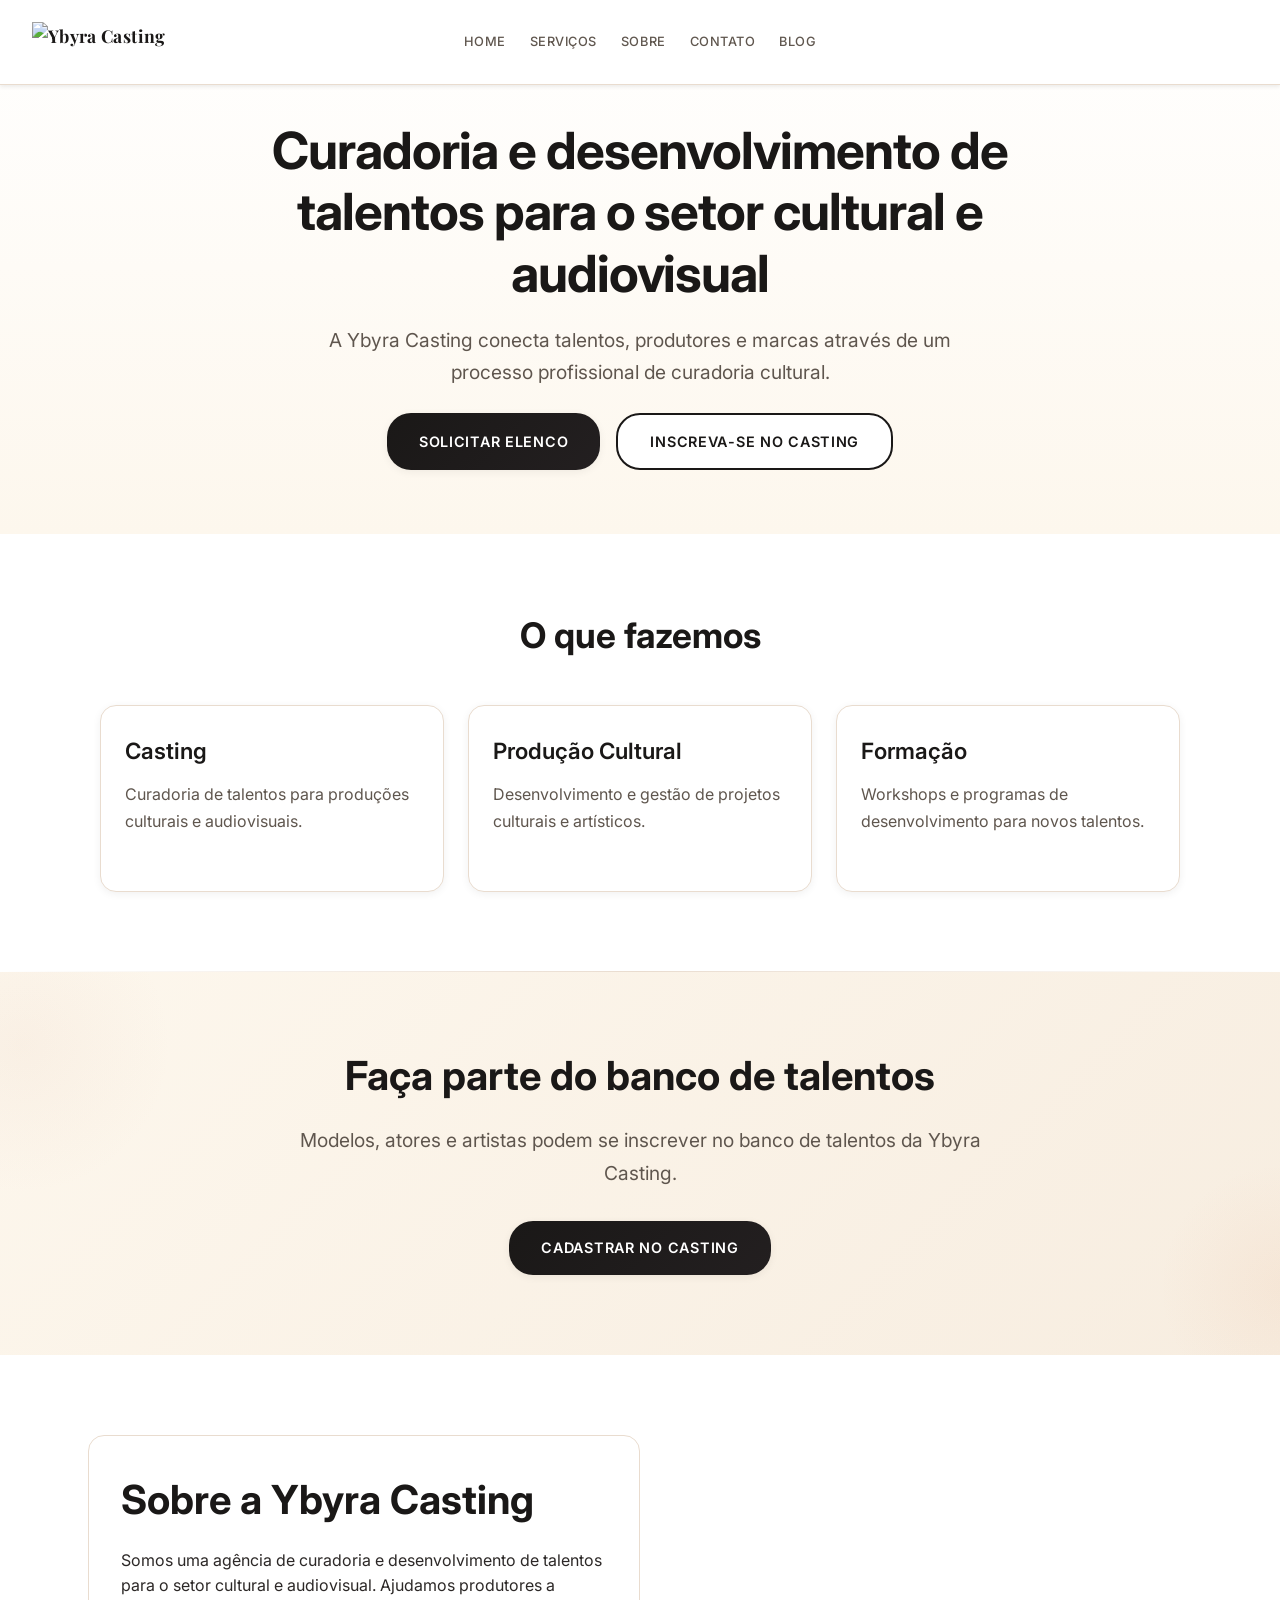
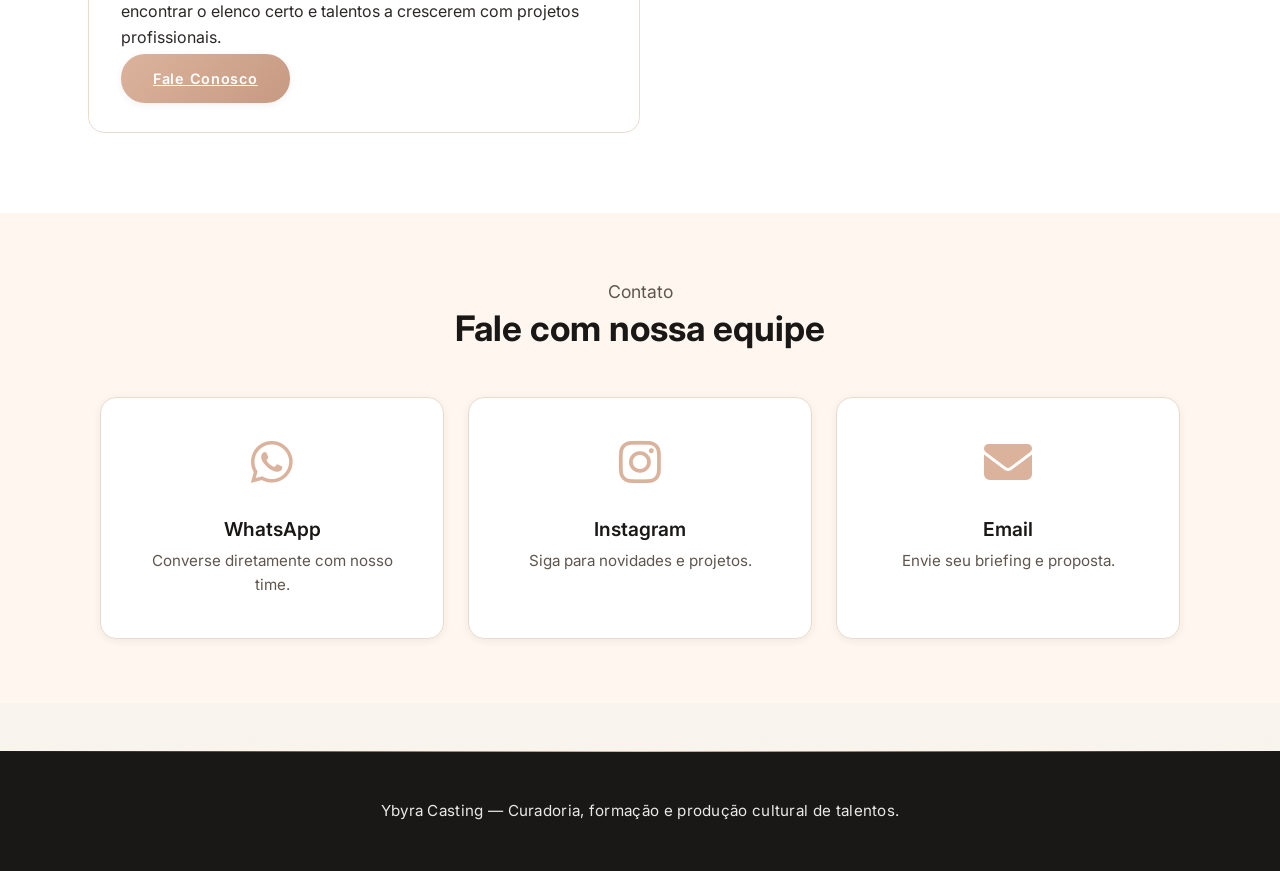
==== index.html @ 37ba326b "alterações feitas" ====
<!DOCTYPE html>
<html lang="pt-br">

<head>

<meta charset="UTF-8">
<!-- Permite usar acentos -->

<meta name="viewport" content="width=device-width, initial-scale=1.0">
<!-- Faz o site ser responsivo -->

<title>Ybyra Casting</title>
<!-- Título da aba do navegador -->

<!-- Bootstrap CSS -->
<link href="https://cdn.jsdelivr.net/npm/bootstrap@5.3.3/dist/css/bootstrap.min.css" rel="stylesheet">
<!-- Importa o framework Bootstrap -->
<link rel="stylesheet" href="https://cdnjs.cloudflare.com/ajax/libs/font-awesome/6.5.1/css/all.min.css">
<!-- CSS do projeto -->
<link rel="stylesheet" href="./css/style.css">
<!-- Arquivo de estilos personalizado -->

</head>

<body>

<!-- ================= NAVBAR ================= -->

<nav id="navbar" class="navbar navbar-expand-lg fixed-top bg-white shadow-sm">
<!-- Navbar fixa no topo -->
<div class="container nav-shell">
  <div class="nav-brand-wrap">
    <a class="navbar-brand nav-brand" href="index.html">
      <img src="Ybyracasting.png" class="brand-logo" alt="Ybyra Casting">
    </a>
  </div>
  <button class="navbar-toggler" id="mobile-menu-toggle" aria-label="Menu">
    <span class="hamburger-line"></span>
    <span class="hamburger-line"></span>
    <span class="hamburger-line"></span>
  </button>
  <div class="collapse navbar-collapse" id="menu">
    <ul class="navbar-nav nav-links">

<li class="nav-item">
<a class="nav-link" href="#hero">Home</a>
</li>

<li class="nav-item">
<a class="nav-link" href="#servicos">Serviços</a>
</li>

<li class="nav-item">
<a class="nav-link" href="#sobre">Sobre</a>
</li>

<li class="nav-item">
<a class="nav-link" href="#contato">Contato</a>
</li>

<li class="nav-item">
<a class="nav-link" href="#blog">Blog</a>
</li>
</ul>
</div>
</div>
</nav>

<!-- Menu Lateral Mobile -->
<div class="mobile-menu-overlay" id="mobile-menu-overlay">
  <div class="mobile-menu-sidebar">
    <div class="mobile-menu-header">
      <img src="Ybyracasting.png" class="mobile-menu-logo" alt="Ybyra Casting">
      <button class="mobile-menu-close" id="mobile-menu-close">
        <span></span>
        <span></span>
      </button>
    </div>
    <ul class="mobile-menu-nav">
      <li><a href="#hero" class="mobile-menu-link">Home</a></li>
      <li><a href="#servicos" class="mobile-menu-link">Serviços</a></li>
      <li><a href="#sobre" class="mobile-menu-link">Sobre</a></li>
      <li><a href="#talentos" class="mobile-menu-link">Talentos</a></li>
      <li><a href="#contato" class="mobile-menu-link">Contato</a></li>
    </ul>
    <div class="mobile-menu-cta">
      <a href="contato.html" class="btn btn-dark btn-mobile">Solicitar Elenco</a>
      <a href="cadastro.html" class="btn btn-outline-dark btn-mobile">Inscreva-se</a>
    </div>
  </div>
</div>


<!-- ================= HERO ================= -->

<section id="hero" class="hero">

<div class="container text-center">

<h1 class="titulo">
Curadoria e desenvolvimento de talentos para o setor cultural e audiovisual
</h1>

<p class="subtitulo">
A Ybyra Casting conecta talentos, produtores e marcas através de um processo profissional de curadoria cultural.
</p>

<div class="mt-4">

<a href="contato.html" class="btn btn-dark btn-lg btn-produtor">
Solicitar Elenco
</a>

<a href="cadastro.html" class="btn btn-outline-dark btn-lg btn-casting">
Inscreva-se no Casting
</a>

</div>

</div>

</section>


<!-- ================= SERVIÇOS ================= -->

<section id="servicos" class="servicos">

<div class="container">

<h2 class="text-center mb-5">O que fazemos</h2>

<div class="row">

<div class="col-md-4">

<div class="card-servico">

<h3>Casting</h3>

<p>
Curadoria de talentos para produções culturais e audiovisuais.
</p>

</div>

</div>

<div class="col-md-4">

<div class="card-servico">

<h3>Produção Cultural</h3>

<p>
Desenvolvimento e gestão de projetos culturais e artísticos.
</p>

</div>

</div>

<div class="col-md-4">

<div class="card-servico">

<h3>Formação</h3>

<p>
Workshops e programas de desenvolvimento para novos talentos.
</p>

</div>

</div>

</div>

</div>

</section>


<!-- ================= CHAMADA CASTING ================= -->

<section id="casting" class="casting-call">

<div class="container text-center">

<h2>Faça parte do banco de talentos</h2>

<p>
Modelos, atores e artistas podem se inscrever no banco de talentos da Ybyra Casting.
</p>

<a href="cadastro.html" class="btn btn-dark btn-lg btn-casting">
Cadastrar no Casting
</a>

</div>

</section>


<!-- ================= SOBRE ================= -->

<section id="sobre" class="sobre">
  <div class="container">
    <div class="row align-items-center">
      <div class="col-md-6 sobre-texto">
        <h2>Sobre a Ybyra Casting</h2>
        <p>Somos uma agência de curadoria e desenvolvimento de talentos para o setor cultural e audiovisual. Ajudamos produtores a encontrar o elenco certo e talentos a crescerem com projetos profissionais.</p>
        <a class="btn-sobre" href="#contato">Fale Conosco</a>
      </div>
      <div class="col-md-6 sobra"><div class="sobre-imagem"></div></div>
    </div>
  </div>
</section>


<!-- ================= CONTATO ================= -->

<section id="contato" class="section" style="background:#fff7ef; padding:3rem 0;">
  <div class="container">
    <div class="section-head"><p class="eyebrow">Contato</p><h2>Fale com nossa equipe</h2></div>
    <div class="row">
      <div class="col-md-4 mb-3">
        <a class="contact-card d-block text-center" href="https://wa.me/5511999999999" target="_blank">
          <i class="fa-brands fa-whatsapp fa-2x"></i>
          <h5 class="mt-2">WhatsApp</h5>
          <p>Converse diretamente com nosso time.</p>
        </a>
      </div>
      <div class="col-md-4 mb-3">
        <a class="contact-card d-block text-center" href="https://instagram.com/ybyra.casting" target="_blank">
          <i class="fa-brands fa-instagram fa-2x"></i>
          <h5 class="mt-2">Instagram</h5>
          <p>Siga para novidades e projetos.</p>
        </a>
      </div>
      <div class="col-md-4 mb-3">
        <a class="contact-card d-block text-center" href="mailto:contato@ybyra.com">
          <i class="fa-solid fa-envelope fa-2x"></i>
          <h5 class="mt-2">Email</h5>
          <p>Envie seu briefing e proposta.</p>
        </a>
      </div>
    </div>
  </div>
</section>


<!-- ================= FOOTER ================= -->

<footer>

<div class="container text-center">

<p>
Ybyra Casting — Curadoria, formação e produção cultural de talentos.
</p>

</div>

</footer>


<!-- ================= SCRIPT DE MÉTRICAS ================= -->

<script>

/*
Este script envia informações para a API de métricas
sempre que alguém acessa uma página do site
*/

fetch("https://api.ybyra.com/metrics",{

method:"POST",

headers:{
"Content-Type":"application/json"
},

body:JSON.stringify({

pagina:window.location.pathname,
/* envia qual página foi acessada */

data:new Date(),
/* envia data e hora do acesso */

navegador:navigator.userAgent
/* envia navegador utilizado */

})

})

</script>


<!-- ================= EVENTO CLIQUE CASTING ================= -->

<script>

/*
Este evento registra quando alguém clica
no botão de inscrição no casting
*/

document.querySelectorAll(".btn-casting").forEach(function(botao){

botao.addEventListener("click",function(){

fetch("https://api.ybyra.com/metricas/casting")

})

})

</script>


<!-- ================= EVENTO CLIQUE PRODUTOR ================= -->

<script>

/*
Este evento registra quando um produtor
clica para solicitar elenco
*/

document.querySelectorAll(".btn-produtor").forEach(function(botao){

botao.addEventListener("click",function(){

fetch("https://api.ybyra.com/metricas/produtor")

})

})

</script>


<!-- Bootstrap JS -->
<script src="https://cdn.jsdelivr.net/npm/bootstrap@5.3.3/dist/js/bootstrap.bundle.min.js"></script>

<!-- JS do projeto -->
<script src="js/script.js"></script>


</body>
</html>
---- css/style.css ----
@import url('https://fonts.googleapis.com/css2?family=Inter:wght@300;400;500;600;700&family=Playfair+Display:wght@500;600;700&display=swap');

:root {
  --primary-dark: #1a1817;
  --primary-medium: #231f20;
  --text-primary: #2c2827;
  --text-secondary: #5f564e;
  --text-muted: #8a8078;
  --accent-primary: #DBB39C;
  --accent-secondary: #c79a82;
  --accent-warm: #e08d5c;
  --accent-light: #f7ede0;
  --bg-primary: #ffffff;
  --bg-secondary: #f8f4ec;
  --bg-tertiary: #fdf7ed;
  --border-light: #e9dccf;
  --border-medium: #f0e7dc;
  --shadow-sm: 0 2px 8px rgba(0,0,0,0.06);
  --shadow-md: 0 8px 20px rgba(0,0,0,0.08);
  --shadow-lg: 0 16px 32px rgba(0,0,0,0.12);
  --radius-sm: 8px;
  --radius-md: 12px;
  --radius-lg: 16px;
  --radius-xl: 24px;
  --transition-base: all 0.3s cubic-bezier(0.4, 0, 0.2, 1);
}

* {
  box-sizing: border-box;
}

html {
  scroll-behavior: smooth;
  scroll-padding-top: 100px;
}

body {
  margin: 0;
  font-family: 'Inter', -apple-system, BlinkMacSystemFont, 'Segoe UI', Roboto, sans-serif;
  background: linear-gradient(180deg, var(--bg-primary) 0%, var(--bg-secondary) 100%);
  color: var(--text-primary);
  line-height: 1.6;
  font-size: 16px;
  -webkit-font-smoothing: antialiased;
  -moz-osx-font-smoothing: grayscale;
}

img {
  max-width: 100%;
  display: block;
  height: auto;
}

.container {
  width: min(1120px, 92%);
  margin: 0 auto;
  padding: 0 20px;
}

/* Forçar centralização do conteúdo hero */
.hero .container {
  text-align: center !important;
  max-width: 100% !important;
}

.hero .container .titulo {
  text-align: center !important;
  margin-left: auto !important;
  margin-right: auto !important;
  max-width: 900px !important;
}

.hero .container .subtitulo {
  text-align: center !important;
  margin-left: auto !important;
  margin-right: auto !important;
  max-width: 700px !important;
}

.hero .container .mt-4 {
  display: flex !important;
  justify-content: center !important;
  gap: 1rem !important;
  flex-wrap: wrap !important;
}

nav#navbar {
  position: fixed;
  top: 0;
  width: 100%;
  z-index: 100;
  background: rgba(255, 255, 255, 0.95);
  backdrop-filter: blur(10px);
  border-bottom: 1px solid var(--border-light);
  box-shadow: var(--shadow-sm);
  transition: var(--transition-base);
}

.nav-shell {
  display: flex;
  align-items: center;
  justify-content: center !important;
  gap: 1rem;
  padding: 1rem 0;
  position: relative;
}

/* Ajustar menu para ficar centralizado mesmo com logo fixo na esquerda */
@media (min-width: 992px) {
  .nav-shell {
    justify-content: center !important;
  }
  
  .navbar-nav {
    margin: 0 !important;
    display: flex !important;
    justify-content: center !important;
    flex: 1;
  }
  
  /* Logo fixo na navbar */
  .nav-brand-wrap {
    position: fixed !important;
    left: 2rem !important;
    top: 50% !important;
    transform: translateY(-50%) !important;
    margin: 0 !important;
    display: flex !important;
    visibility: visible !important;
    z-index: 1001 !important;
  }
  
  .navbar-brand {
    display: block !important;
    visibility: visible !important;
  }
  
  .brand-logo {
    display: block !important;
    visibility: visible !important;
    width: auto !important;
    height: 40px !important;
    max-height: 40px !important;
    object-fit: contain !important;
  }
}

/* Forçar centralização do menu */
#menu {
  display: flex !important;
  justify-content: center !important;
  width: 100% !important;
}

/* Logo sempre visível na navbar */
.nav-brand-wrap {
  position: absolute !important;
  left: 2rem !important;
  display: flex !important;
  visibility: visible !important;
  z-index: 1001 !important;
  top: 50% !important;
  transform: translateY(-50%) !important;
}

.navbar-brand {
  display: block !important;
  visibility: visible !important;
}

.brand-logo {
  display: block !important;
  visibility: visible !important;
  width: auto !important;
  height: 40px !important;
  max-height: 40px !important;
  object-fit: contain !important;
}

/* Ocultar logo apenas em mobile */
@media (max-width: 991px) {
  .nav-brand-wrap {
    display: none !important;
  }
  
  /* Centralizar menu em mobile */
  .nav-shell {
    justify-content: center !important;
  }
  
  .collapse.navbar-collapse {
    justify-content: center !important;
  }
}

/* Garantir logo sempre visível na navbar em desktop */
@media (min-width: 992px) {
  .nav-brand-wrap {
    display: flex !important;
    visibility: visible !important;
    position: fixed !important;
    left: 2rem !important;
    top: 50% !important;
    transform: translateY(-50%) !important;
    z-index: 1001 !important;
  }
  
  .navbar-brand {
    display: block !important;
    visibility: visible !important;
  }
  
  .brand-logo {
    display: block !important;
    visibility: visible !important;
    width: auto !important;
    height: 40px !important;
    max-height: 40px !important;
    object-fit: contain !important;
  }
}

.collapse.navbar-collapse {
  display: flex !important;
  justify-content: center !important;
  width: 100% !important;
}

.nav-brand-wrap {
  display: flex;
  align-items: center;
}

.nav-brand {
  display: flex;
  align-items: center;
  gap: 0.5rem;
  font-weight: 700;
  color: var(--primary-dark);
  font-size: 1.1rem;
  text-decoration: none;
  font-family: 'Playfair Display', 'Inter', sans-serif;
  letter-spacing: 0.02em;
  transition: var(--transition-base);
}

.nav-brand:hover {
  color: var(--accent-primary);
}

.brand-logo {
  width: 140px;
  height: auto;
  object-fit: contain;
  transition: var(--transition-base);
}

.brand-logo:hover {
  transform: scale(1.05);
}

.navbar-nav {
  display: flex;
  gap: 0.5rem;
  align-items: center;
  margin: 0;
  padding: 0;
  list-style: none;
  margin-left: auto !important;
  margin-right: auto !important;
  justify-content: center !important;
}

.nav-link {
  color: var(--text-secondary);
  font-weight: 500;
  padding: 0.5rem 1rem;
  border-radius: var(--radius-md);
  transition: var(--transition-base);
  text-transform: uppercase;
  font-size: 0.8rem;
  letter-spacing: 0.04em;
  font-family: 'Inter', sans-serif;
  position: relative;
}

.nav-link::before {
  content: '';
  position: absolute;
  bottom: 0;
  left: 50%;
  width: 0;
  height: 2px;
  background: linear-gradient(90deg, var(--accent-primary), var(--accent-warm));
  transform: translateX(-50%);
  transition: width 0.3s ease;
}

.nav-link:hover::before,
.nav-link.active::before {
  width: 80%;
}

.nav-link:hover,
.nav-link.active {
  background: var(--accent-light);
  color: var(--primary-dark);
}

.btn-produtor,
.btn-casting,
.btn-dark,
.btn-outline-dark {
  border-radius: var(--radius-xl);
  letter-spacing: 0.15em;
  font-size: 0.8rem;
  text-transform: uppercase;
  font-weight: 600;
  padding: 0.8rem 1.6rem;
  transition: var(--transition-base);
  position: relative;
  overflow: hidden;
}

#hero {
  padding-top: 120px;
  padding-bottom: 4rem;
  background: linear-gradient(180deg, var(--bg-primary), var(--bg-tertiary));
}

.titulo {
  font-size: clamp(2.2rem, 6vw, 3.2rem);
  margin: 0;
  max-width: 800px;
  font-weight: 700;
  letter-spacing: -0.02em;
  line-height: 1.2;
  color: var(--primary-dark);
}

.subtitulo {
  margin-top: 1.2rem;
  color: var(--text-secondary);
  font-size: clamp(1rem, 2.2vw, 1.2rem);
  max-width: 680px;
  line-height: 1.7;
  font-weight: 400;
}

.mt-4 {
  margin-top: 2rem;
}

.btn {
  border-radius: var(--radius-xl);
  border: none;
  padding: 0.9rem 1.8rem;
  font-weight: 600;
  letter-spacing: 0.02em;
  font-size: 0.9rem;
  cursor: pointer;
  transition: var(--transition-base);
  position: relative;
  overflow: hidden;
  display: inline-flex;
  align-items: center;
  justify-content: center;
  text-decoration: none;
}

.btn::before {
  content: '';
  position: absolute;
  top: 0;
  left: -100%;
  width: 100%;
  height: 100%;
  background: linear-gradient(90deg, transparent, rgba(255,255,255,0.2), transparent);
  transition: left 0.6s;
}

.btn:hover::before {
  left: 100%;
}

.btn-dark {
  background: linear-gradient(135deg, var(--primary-dark), var(--primary-medium));
  color: var(--bg-primary);
  box-shadow: var(--shadow-sm);
}

.btn-dark:hover {
  background: linear-gradient(135deg, var(--primary-medium), var(--primary-dark));
  transform: translateY(-2px);
  box-shadow: var(--shadow-md);
}

.btn-outline-dark {
  border: 2px solid var(--primary-dark);
  color: var(--primary-dark);
  background: var(--bg-primary);
}

.btn-outline-dark:hover {
  background: var(--primary-dark);
  color: var(--bg-primary);
  transform: translateY(-2px);
  box-shadow: var(--shadow-md);
}

.servicos {
  padding: 5rem 0;
  background: var(--bg-primary);
  position: relative;
}

.servicos::after {
  content: '';
  position: absolute;
  bottom: 0;
  left: 0;
  right: 0;
  height: 1px;
  background: linear-gradient(90deg, transparent, var(--border-light), transparent);
}

.servicos h2,
.blog h2,
.contato h2 {
  margin-bottom: 2rem;
  font-size: clamp(1.8rem, 3vw, 2.2rem);
  text-align: center;
  color: var(--primary-dark);
  font-weight: 700;
  line-height: 1.2;
}

.card-servico,
.card,
.card-blog,
.contact-card {
  border-radius: var(--radius-lg);
  border: 1px solid var(--border-light);
  background: var(--bg-primary);
  box-shadow: var(--shadow-sm);
  transition: var(--transition-base);
  position: relative;
  overflow: hidden;
}

.card-servico::before,
.card::before,
.card-blog::before,
.contact-card::before {
  content: '';
  position: absolute;
  top: 0;
  left: 0;
  right: 0;
  height: 3px;
  background: linear-gradient(90deg, var(--accent-primary), var(--accent-warm));
  transform: scaleX(0);
  transform-origin: left;
  transition: transform 0.3s ease;
}

.card-servico:hover::before,
.card:hover::before,
.card-blog:hover::before,
.contact-card:hover::before {
  transform: scaleX(1);
}

.card-servico:hover,
.card:hover,
.card-blog:hover,
.contact-card:hover {
  transform: translateY(-8px);
  box-shadow: var(--shadow-lg);
  border-color: var(--accent-secondary);
}

.card-servico {
  padding: 2rem 1.5rem;
  margin-bottom: 1.5rem;
  height: 100%;
}

.card-servico h3 {
  margin-top: 0;
  font-size: 1.4rem;
  font-weight: 600;
  color: var(--primary-dark);
  margin-bottom: 1rem;
}

.card-servico p {
  color: var(--text-secondary);
  line-height: 1.7;
  margin: 0;
}

.casting-call {
  padding: 5rem 0;
  background: linear-gradient(135deg, var(--bg-tertiary) 0%, var(--accent-light) 100%);
  text-align: center;
  position: relative;
  overflow: hidden;
}

.casting-call::before {
  content: '';
  position: absolute;
  top: -20%;
  left: -10%;
  width: 300px;
  height: 300px;
  background: radial-gradient(circle, rgba(219,179,156,0.1) 0%, transparent 70%);
  border-radius: 50%;
}

.casting-call::after {
  content: '';
  position: absolute;
  bottom: -15%;
  right: -10%;
  width: 250px;
  height: 250px;
  background: radial-gradient(circle, rgba(224,141,92,0.08) 0%, transparent 70%);
  border-radius: 50%;
}

.casting-call h2 {
  margin-bottom: 1.5rem;
  font-size: clamp(2rem, 4vw, 2.5rem);
  color: var(--primary-dark);
  font-weight: 700;
  position: relative;
  z-index: 1;
}

.casting-call p {
  color: var(--text-secondary);
  margin-bottom: 2rem;
  max-width: 700px;
  margin-inline: auto;
  font-size: clamp(1rem, 2vw, 1.2rem);
  line-height: 1.7;
  position: relative;
  z-index: 1;
}

.sobre {
  padding: 5rem 0;
  background: var(--bg-primary);
}

.sobre h2 {
  margin-bottom: 1.5rem;
  font-size: clamp(2rem, 4vw, 2.5rem);
  color: var(--primary-dark);
  font-weight: 700;
  line-height: 1.2;
}

.btn-sobre,
.btn-produtor,
.btn-casting {
  border-radius: var(--radius-xl);
  font-weight: 600;
  letter-spacing: 0.05em;
  padding: 1rem 2rem;
  font-size: 0.9rem;
  transition: var(--transition-base);
  position: relative;
  overflow: hidden;
}

.btn-sobre {
  background: linear-gradient(135deg, var(--accent-primary), var(--accent-secondary));
  color: var(--bg-primary);
  box-shadow: var(--shadow-sm);
}

.btn-sobre:hover {
  background: linear-gradient(135deg, var(--accent-secondary), var(--accent-warm));
  transform: translateY(-3px);
  box-shadow: var(--shadow-lg);
}

.contato {
  padding: 5rem 0;
  background: linear-gradient(135deg, var(--bg-tertiary) 0%, var(--bg-secondary) 100%);
}

.contato p,
.contato ul {
  color: var(--text-secondary);
}

.blog {
  padding: 5rem 0;
  background: var(--bg-primary);
}

.blog h2 {
  text-align: center;
  margin-bottom: 3rem;
  font-size: clamp(1.8rem, 3vw, 2.2rem);
  color: var(--primary-dark);
  font-weight: 700;
}

footer {
  background: var(--primary-dark);
  color: var(--bg-primary);
  text-align: center;
  padding: 3rem 0;
  margin-top: 3rem;
  font-size: 0.95rem;
  position: relative;
  overflow: hidden;
}

footer::before {
  content: '';
  position: absolute;
  top: 0;
  left: 0;
  right: 0;
  height: 1px;
  background: linear-gradient(90deg, transparent, var(--accent-primary), transparent);
}

footer p {
  margin: 0;
  opacity: 0.9;
  letter-spacing: 0.02em;
}

.contact-card {
  display: flex;
  flex-direction: column;
  align-items: center;
  border: 1px solid var(--border-light);
  border-radius: var(--radius-lg);
  padding: 2.5rem 2rem;
  color: var(--primary-dark);
  background: var(--bg-primary);
  transition: var(--transition-base);
  height: 100%;
  position: relative;
  overflow: hidden;
  text-decoration: none;
}

.contact-card i {
  color: var(--accent-primary);
  transition: var(--transition-base);
  font-size: 3rem;
  margin-bottom: 1.5rem;
}

.contact-card:hover {
  transform: translateY(-8px);
  border-color: var(--accent-secondary);
  box-shadow: var(--shadow-lg);
}

.contact-card:hover i {
  color: var(--accent-warm);
  transform: scale(1.1);
}

.contact-card h5 {
  margin-top: 0;
  margin-bottom: 0.5rem;
  font-size: 1.2rem;
  font-weight: 600;
  color: var(--primary-dark);
}

.contact-card p {
  margin-bottom: 0;
  color: var(--text-secondary);
  font-size: 0.95rem;
  text-align: center;
  line-height: 1.6;
}

section {
  padding: 5rem 0;
}

.section-head {
  text-align: center;
  margin-bottom: 3rem;
}

.section-head h2 {
  margin: 0;
  font-size: clamp(1.6rem, 4vw, 2.2rem);
  color: var(--primary-dark);
  font-weight: 700;
  line-height: 1.2;
}

.section-head p {
  margin: 1rem auto 0;
  max-width: 680px;
  color: var(--text-secondary);
  font-size: clamp(1rem, 2vw, 1.1rem);
  line-height: 1.7;
}

.grid-2 {
  display: grid;
  grid-template-columns: 1fr 1fr;
  gap: 2rem;
  align-items: center;
}

.grid-3 {
  display: grid;
  grid-template-columns: repeat(3, 1fr);
  gap: 1.5rem;
}

.card {
  border: 1px solid var(--border-light);
  border-radius: var(--radius-lg);
  padding: 2rem 1.5rem;
  background: var(--bg-primary);
  transition: var(--transition-base);
  position: relative;
  overflow: hidden;
}

.card::before {
  content: '';
  position: absolute;
  top: 0;
  left: 0;
  right: 0;
  height: 3px;
  background: linear-gradient(90deg, var(--accent-primary), var(--accent-warm));
  transform: scaleX(0);
  transform-origin: left;
  transition: transform 0.3s ease;
}

.card:hover::before {
  transform: scaleX(1);
}

.card:hover {
  transform: translateY(-6px);
  box-shadow: var(--shadow-lg);
  border-color: var(--accent-secondary);
}

.fade-in {
  animation: fadeIn 0.6s ease both;
}

@keyframes fadeIn {
  from {
    opacity: 0;
    transform: translateY(20px);
  }
  to {
    opacity: 1;
    transform: translateY(0);
  }
}

.section-note {
  background: var(--bg-tertiary);
  border: 1px solid var(--border-medium);
  border-radius: var(--radius-lg);
  padding: 1.5rem;
  color: var(--text-secondary);
}

.sobre-imagem img {
  border-radius: var(--radius-xl);
  object-fit: cover;
  box-shadow: var(--shadow-md);
}

.sobre-texto {
  background: var(--bg-primary);
  border: 1px solid var(--border-light);
  border-radius: var(--radius-lg);
  padding: 2.5rem 2rem;
  position: relative;
}

.sobre-texto h2 {
  margin-top: 0;
  color: var(--primary-dark);
  font-weight: 700;
}
@media (max-width: 992px) {
  .navbar-nav {
    flex-wrap: wrap;
    justify-content: center;
    margin-top: 1rem;
  }
  
  .container {
    width: 95%;
    padding: 0 15px;
  }
  
  .grid-2 {
    grid-template-columns: 1fr;
    gap: 1.5rem;
  }
  
  .grid-3 {
    grid-template-columns: 1fr;
    gap: 1.5rem;
  }
  
  .nav-shell {
    padding: 0.8rem 0;
  }
  
  .brand-logo {
    width: 120px;
  }
  
  .servicos,
  .casting-call,
  .contato,
  .blog,
  .sobre {
    padding: 3rem 0;
  }
  
  section {
    padding: 3rem 0;
  }
}

@media (max-width: 768px) {
  .nav-link {
    font-size: 0.75rem;
    padding: 0.4rem 0.8rem;
  }
  
  .btn {
    padding: 0.8rem 1.5rem;
    font-size: 0.85rem;
  }
  
  .contact-card {
    padding: 2rem 1.5rem;
  }
  
  .card-servico {
    padding: 1.5rem 1.2rem;
  }
}

/* Menu Hamburguer Personalizado */
.navbar-toggler {
  border: none;
  background: none;
  padding: 8px;
  cursor: pointer;
  display: none;
}

.hamburger-line {
  display: block;
  width: 25px;
  height: 3px;
  background: var(--primary-dark);
  margin: 5px 0;
  transition: var(--transition-base);
  border-radius: 2px;
}

/* Menu Lateral Mobile */
.mobile-menu-overlay {
  position: fixed;
  top: 0;
  left: -100%;
  width: 100%;
  height: 100vh;
  background: rgba(0, 0, 0, 0.5);
  z-index: 1000;
  transition: left 0.3s ease;
  backdrop-filter: blur(5px);
}

.mobile-menu-overlay.active {
  left: 0;
}

.mobile-menu-sidebar {
  position: absolute;
  top: 0;
  left: -300px;
  width: 300px;
  height: 100vh;
  background: var(--bg-primary);
  box-shadow: 2px 0 20px rgba(0, 0, 0, 0.1);
  transition: left 0.3s ease;
  overflow-y: auto;
}

.mobile-menu-overlay.active .mobile-menu-sidebar {
  left: 0;
}

.mobile-menu-header {
  display: flex;
  justify-content: space-between;
  align-items: center;
  padding: 1.5rem;
  border-bottom: 1px solid var(--border-light);
}

.mobile-menu-logo {
  height: 40px;
  width: auto;
  object-fit: contain;
}

.mobile-menu-close {
  border: none;
  background: none;
  cursor: pointer;
  padding: 8px;
  display: flex;
  flex-direction: column;
  justify-content: center;
  width: 30px;
  height: 30px;
}

.mobile-menu-close span {
  display: block;
  width: 20px;
  height: 2px;
  background: var(--primary-dark);
  position: relative;
  transition: var(--transition-base);
}

.mobile-menu-close span:first-child {
  transform: rotate(45deg) translate(5px, 5px);
}

.mobile-menu-close span:last-child {
  transform: rotate(-45deg) translate(5px, -5px);
  margin-top: -2px;
}

.mobile-menu-nav {
  list-style: none;
  margin: 0;
  padding: 0;
}

.mobile-menu-nav li {
  border-bottom: 1px solid var(--border-light);
}

.mobile-menu-link {
  display: block;
  padding: 1.2rem 1.5rem;
  color: var(--text-primary);
  text-decoration: none;
  font-weight: 500;
  transition: var(--transition-base);
  border-left: 3px solid transparent;
}

.mobile-menu-link:hover,
.mobile-menu-link.active {
  background: var(--accent-light);
  border-left-color: var(--accent-primary);
  color: var(--primary-dark);
}

.mobile-menu-cta {
  padding: 1.5rem;
  display: flex;
  flex-direction: column;
  gap: 1rem;
}

.btn-mobile {
  width: 100%;
  text-align: center;
  padding: 0.8rem 1rem;
  font-size: 0.9rem;
}

/* Responsividade do Menu */
@media (max-width: 991px) {
  .navbar-toggler {
    display: block;
  }
  
  .collapse.navbar-collapse {
    display: none !important;
  }
  
  .nav-brand-wrap {
    display: flex !important;
    position: static !important;
    transform: none !important;
  }
  
  .nav-shell {
    justify-content: space-between !important;
  }
}

@media (min-width: 992px) {
  .mobile-menu-overlay {
    display: none !important;
  }
}

@media (max-width: 576px) {
  .titulo {
    font-size: clamp(1.8rem, 8vw, 2.5rem);
  }
  
  .subtitulo {
    font-size: clamp(0.95rem, 4vw, 1.1rem);
  }
  
  .container {
    width: 90%;
  }
  
  .servicos,
  .casting-call,
  .contato,
  .blog,
  .sobre {
    padding: 2rem 0;
  }
  
  section {
    padding: 2rem 0;
  }
  
  .mobile-menu-sidebar {
    width: 280px;
    left: -280px;
  }
}
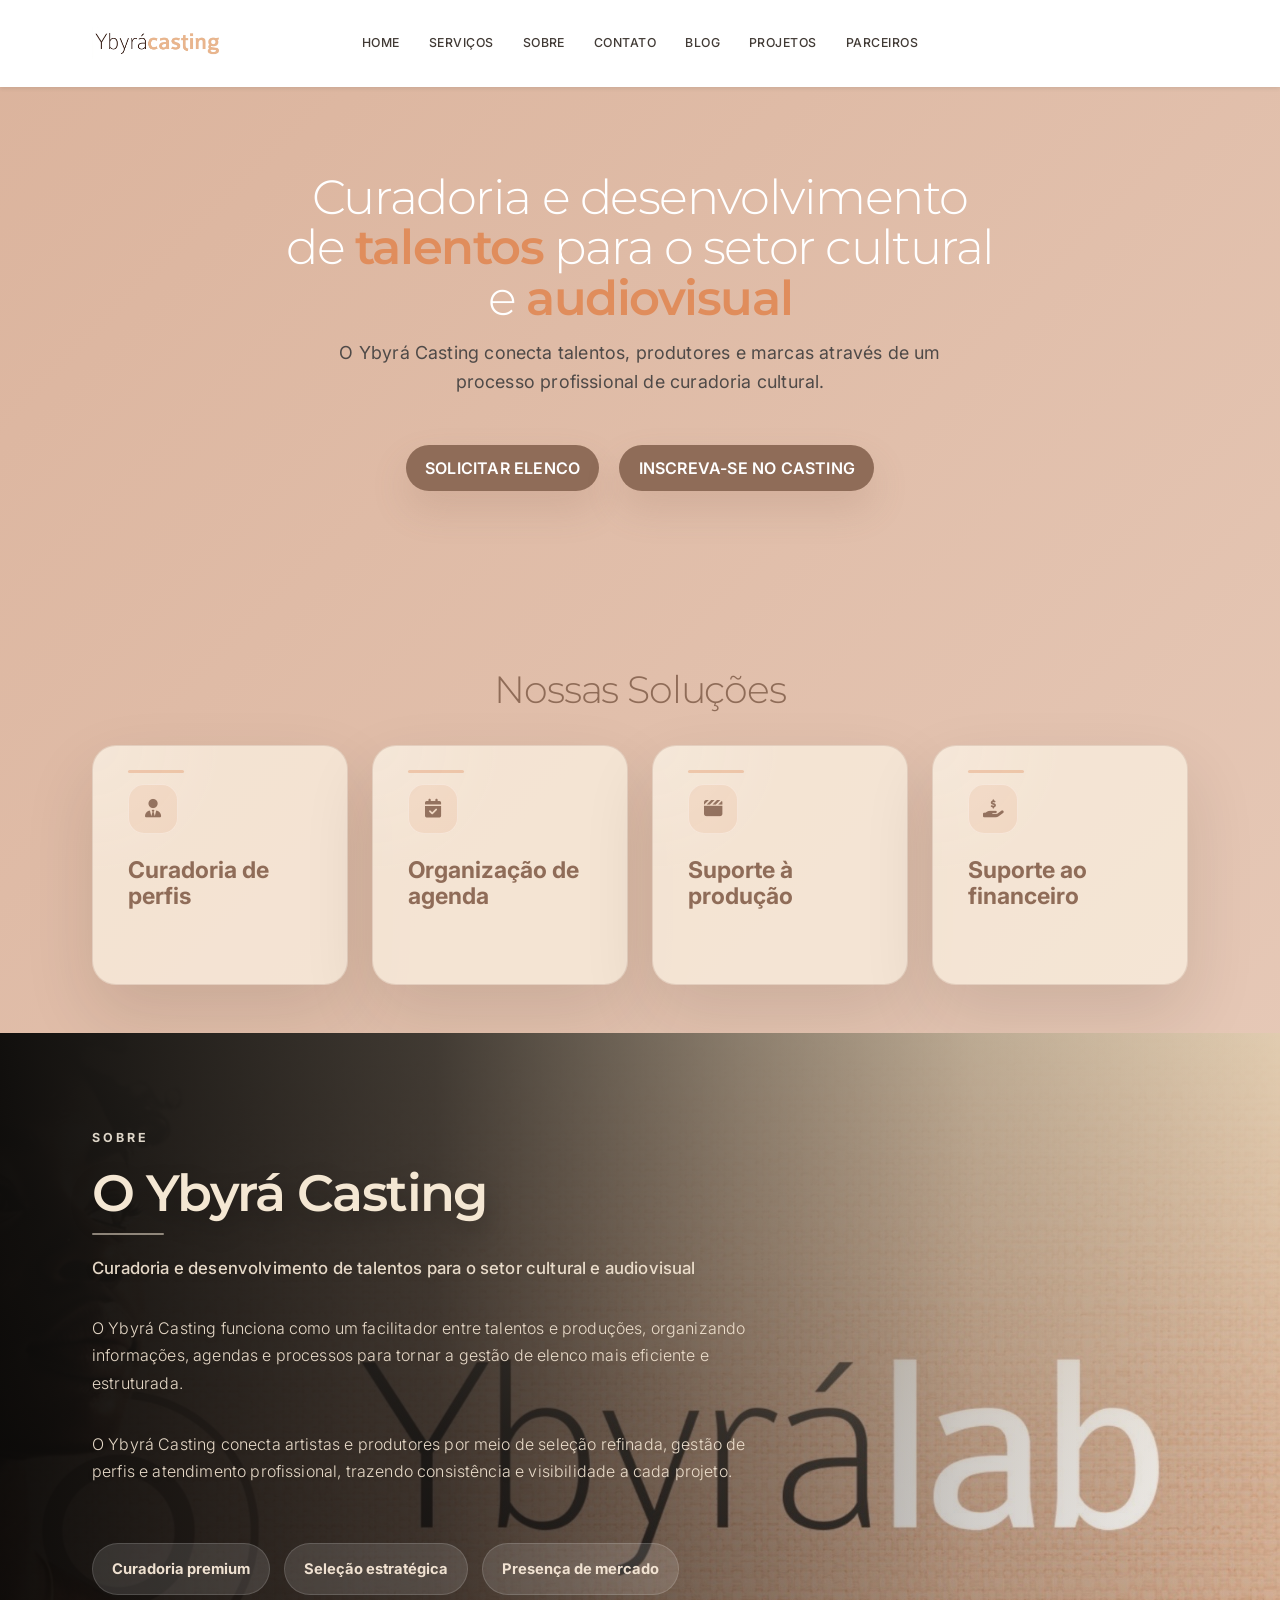
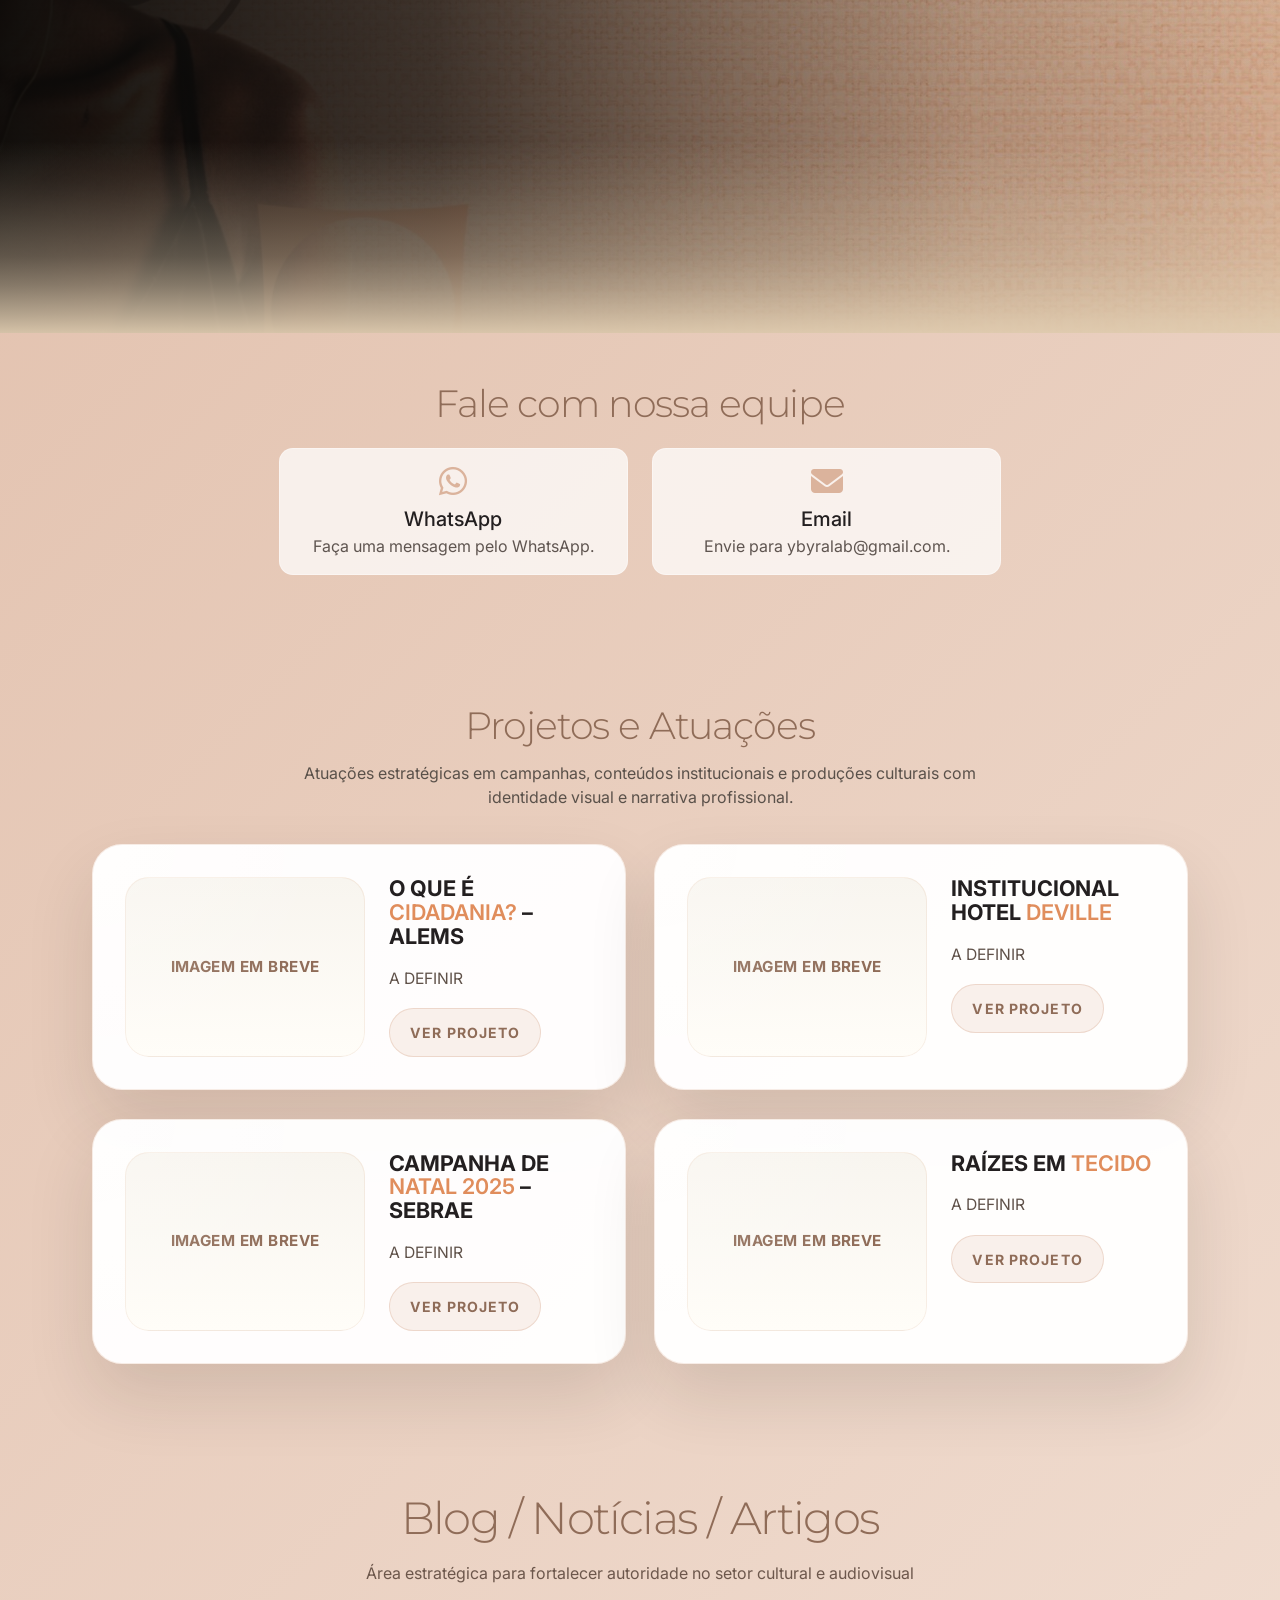
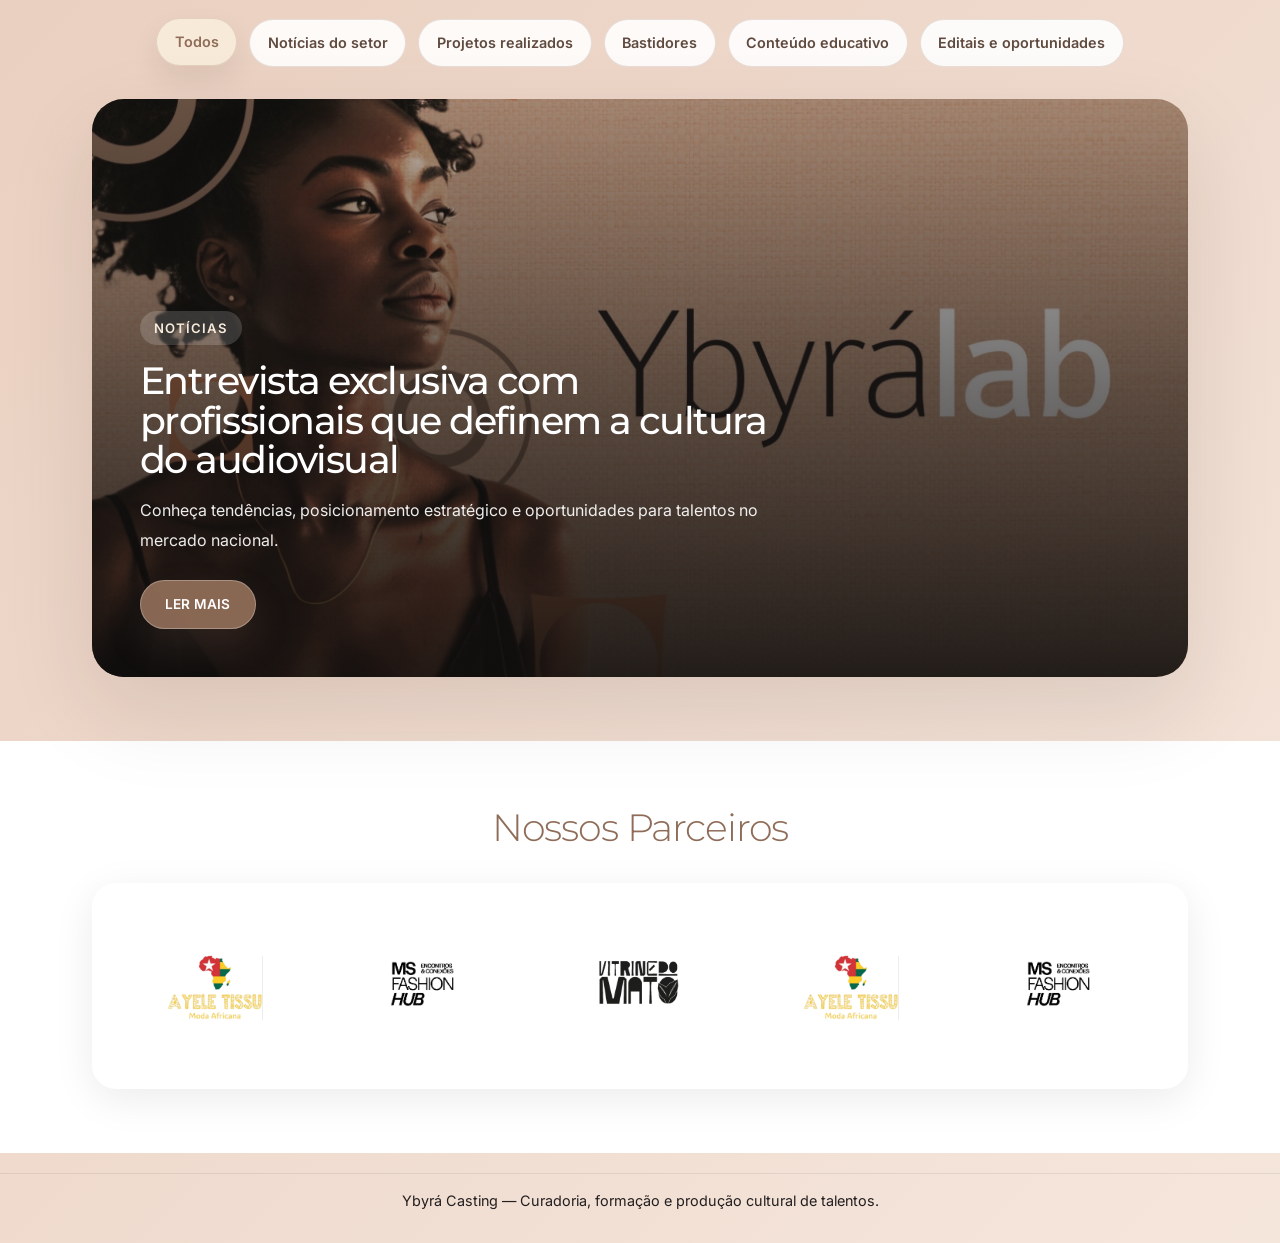
==== commit 8fe8509c: "adicionando o dockerfile" ====
--- a/index.html
+++ b/index.html
@@ -1,355 +1,473 @@
-<!DOCTYPE html>
-<html lang="pt-br">
-
-<head>
-
-<meta charset="UTF-8">
-<!-- Permite usar acentos -->
-
-<meta name="viewport" content="width=device-width, initial-scale=1.0">
-<!-- Faz o site ser responsivo -->
-
-<title>Ybyra Casting</title>
-<!-- Título da aba do navegador -->
-
-<!-- Bootstrap CSS -->
-<link href="https://cdn.jsdelivr.net/npm/bootstrap@5.3.3/dist/css/bootstrap.min.css" rel="stylesheet">
-<!-- Importa o framework Bootstrap -->
-<link rel="stylesheet" href="https://cdnjs.cloudflare.com/ajax/libs/font-awesome/6.5.1/css/all.min.css">
-<!-- CSS do projeto -->
-<link rel="stylesheet" href="./css/style.css">
-<!-- Arquivo de estilos personalizado -->
-
-</head>
-
-<body>
-
-<!-- ================= NAVBAR ================= -->
-
-<nav id="navbar" class="navbar navbar-expand-lg fixed-top bg-white shadow-sm">
-<!-- Navbar fixa no topo -->
-<div class="container nav-shell">
-  <div class="nav-brand-wrap">
-    <a class="navbar-brand nav-brand" href="index.html">
-      <img src="Ybyracasting.png" class="brand-logo" alt="Ybyra Casting">
-    </a>
-  </div>
-  <button class="navbar-toggler" id="mobile-menu-toggle" aria-label="Menu">
-    <span class="hamburger-line"></span>
-    <span class="hamburger-line"></span>
-    <span class="hamburger-line"></span>
-  </button>
-  <div class="collapse navbar-collapse" id="menu">
-    <ul class="navbar-nav nav-links">
-
-<li class="nav-item">
-<a class="nav-link" href="#hero">Home</a>
-</li>
-
-<li class="nav-item">
-<a class="nav-link" href="#servicos">Serviços</a>
-</li>
-
-<li class="nav-item">
-<a class="nav-link" href="#sobre">Sobre</a>
-</li>
-
-<li class="nav-item">
-<a class="nav-link" href="#contato">Contato</a>
-</li>
-
-<li class="nav-item">
-<a class="nav-link" href="#blog">Blog</a>
-</li>
-</ul>
-</div>
-</div>
-</nav>
-
-<!-- Menu Lateral Mobile -->
-<div class="mobile-menu-overlay" id="mobile-menu-overlay">
-  <div class="mobile-menu-sidebar">
-    <div class="mobile-menu-header">
-      <img src="Ybyracasting.png" class="mobile-menu-logo" alt="Ybyra Casting">
-      <button class="mobile-menu-close" id="mobile-menu-close">
-        <span></span>
-        <span></span>
-      </button>
-    </div>
-    <ul class="mobile-menu-nav">
-      <li><a href="#hero" class="mobile-menu-link">Home</a></li>
-      <li><a href="#servicos" class="mobile-menu-link">Serviços</a></li>
-      <li><a href="#sobre" class="mobile-menu-link">Sobre</a></li>
-      <li><a href="#talentos" class="mobile-menu-link">Talentos</a></li>
-      <li><a href="#contato" class="mobile-menu-link">Contato</a></li>
-    </ul>
-    <div class="mobile-menu-cta">
-      <a href="contato.html" class="btn btn-dark btn-mobile">Solicitar Elenco</a>
-      <a href="cadastro.html" class="btn btn-outline-dark btn-mobile">Inscreva-se</a>
-    </div>
-  </div>
-</div>
-
-
-<!-- ================= HERO ================= -->
-
-<section id="hero" class="hero">
-
-<div class="container text-center">
-
-<h1 class="titulo">
-Curadoria e desenvolvimento de talentos para o setor cultural e audiovisual
-</h1>
-
-<p class="subtitulo">
-A Ybyra Casting conecta talentos, produtores e marcas através de um processo profissional de curadoria cultural.
-</p>
-
-<div class="mt-4">
-
-<a href="contato.html" class="btn btn-dark btn-lg btn-produtor">
-Solicitar Elenco
-</a>
-
-<a href="cadastro.html" class="btn btn-outline-dark btn-lg btn-casting">
-Inscreva-se no Casting
-</a>
-
-</div>
-
-</div>
-
-</section>
-
-
-<!-- ================= SERVIÇOS ================= -->
-
-<section id="servicos" class="servicos">
-
-<div class="container">
-
-<h2 class="text-center mb-5">O que fazemos</h2>
-
-<div class="row">
-
-<div class="col-md-4">
-
-<div class="card-servico">
-
-<h3>Casting</h3>
-
-<p>
-Curadoria de talentos para produções culturais e audiovisuais.
-</p>
-
-</div>
-
-</div>
-
-<div class="col-md-4">
-
-<div class="card-servico">
-
-<h3>Produção Cultural</h3>
-
-<p>
-Desenvolvimento e gestão de projetos culturais e artísticos.
-</p>
-
-</div>
-
-</div>
-
-<div class="col-md-4">
-
-<div class="card-servico">
-
-<h3>Formação</h3>
-
-<p>
-Workshops e programas de desenvolvimento para novos talentos.
-</p>
-
-</div>
-
-</div>
-
-</div>
-
-</div>
-
-</section>
-
-
-<!-- ================= CHAMADA CASTING ================= -->
-
-<section id="casting" class="casting-call">
-
-<div class="container text-center">
-
-<h2>Faça parte do banco de talentos</h2>
-
-<p>
-Modelos, atores e artistas podem se inscrever no banco de talentos da Ybyra Casting.
-</p>
-
-<a href="cadastro.html" class="btn btn-dark btn-lg btn-casting">
-Cadastrar no Casting
-</a>
-
-</div>
-
-</section>
-
-
-<!-- ================= SOBRE ================= -->
-
-<section id="sobre" class="sobre">
-  <div class="container">
-    <div class="row align-items-center">
-      <div class="col-md-6 sobre-texto">
-        <h2>Sobre a Ybyra Casting</h2>
-        <p>Somos uma agência de curadoria e desenvolvimento de talentos para o setor cultural e audiovisual. Ajudamos produtores a encontrar o elenco certo e talentos a crescerem com projetos profissionais.</p>
-        <a class="btn-sobre" href="#contato">Fale Conosco</a>
-      </div>
-      <div class="col-md-6 sobra"><div class="sobre-imagem"></div></div>
-    </div>
-  </div>
-</section>
-
-
-<!-- ================= CONTATO ================= -->
-
-<section id="contato" class="section" style="background:#fff7ef; padding:3rem 0;">
-  <div class="container">
-    <div class="section-head"><p class="eyebrow">Contato</p><h2>Fale com nossa equipe</h2></div>
-    <div class="row">
-      <div class="col-md-4 mb-3">
-        <a class="contact-card d-block text-center" href="https://wa.me/5511999999999" target="_blank">
-          <i class="fa-brands fa-whatsapp fa-2x"></i>
-          <h5 class="mt-2">WhatsApp</h5>
-          <p>Converse diretamente com nosso time.</p>
-        </a>
-      </div>
-      <div class="col-md-4 mb-3">
-        <a class="contact-card d-block text-center" href="https://instagram.com/ybyra.casting" target="_blank">
-          <i class="fa-brands fa-instagram fa-2x"></i>
-          <h5 class="mt-2">Instagram</h5>
-          <p>Siga para novidades e projetos.</p>
-        </a>
-      </div>
-      <div class="col-md-4 mb-3">
-        <a class="contact-card d-block text-center" href="mailto:contato@ybyra.com">
-          <i class="fa-solid fa-envelope fa-2x"></i>
-          <h5 class="mt-2">Email</h5>
-          <p>Envie seu briefing e proposta.</p>
-        </a>
-      </div>
-    </div>
-  </div>
-</section>
-
-
-<!-- ================= FOOTER ================= -->
-
-<footer>
-
-<div class="container text-center">
-
-<p>
-Ybyra Casting — Curadoria, formação e produção cultural de talentos.
-</p>
-
-</div>
-
-</footer>
-
-
-<!-- ================= SCRIPT DE MÉTRICAS ================= -->
-
-<script>
-
-/*
-Este script envia informações para a API de métricas
-sempre que alguém acessa uma página do site
-*/
-
-fetch("https://api.ybyra.com/metrics",{
-
-method:"POST",
-
-headers:{
-"Content-Type":"application/json"
-},
-
-body:JSON.stringify({
-
-pagina:window.location.pathname,
-/* envia qual página foi acessada */
-
-data:new Date(),
-/* envia data e hora do acesso */
-
-navegador:navigator.userAgent
-/* envia navegador utilizado */
-
-})
-
-})
-
-</script>
-
-
-<!-- ================= EVENTO CLIQUE CASTING ================= -->
-
-<script>
-
-/*
-Este evento registra quando alguém clica
-no botão de inscrição no casting
-*/
-
-document.querySelectorAll(".btn-casting").forEach(function(botao){
-
-botao.addEventListener("click",function(){
-
-fetch("https://api.ybyra.com/metricas/casting")
-
-})
-
-})
-
-</script>
-
-
-<!-- ================= EVENTO CLIQUE PRODUTOR ================= -->
-
-<script>
-
-/*
-Este evento registra quando um produtor
-clica para solicitar elenco
-*/
-
-document.querySelectorAll(".btn-produtor").forEach(function(botao){
-
-botao.addEventListener("click",function(){
-
-fetch("https://api.ybyra.com/metricas/produtor")
-
-})
-
-})
-
-</script>
-
-
-<!-- Bootstrap JS -->
-<script src="https://cdn.jsdelivr.net/npm/bootstrap@5.3.3/dist/js/bootstrap.bundle.min.js"></script>
-
-<!-- JS do projeto -->
-<script src="js/script.js"></script>
-
-
-</body>
+<!DOCTYPE html>
+<html lang="pt-br">
+
+<head>
+
+<meta charset="UTF-8">
+<!-- Permite usar acentos -->
+
+<meta name="viewport" content="width=device-width, initial-scale=1.0">
+<!-- Faz o site ser responsivo -->
+
+<title>Ybyrá Casting</title>
+<!-- Título da aba do navegador -->
+
+<!-- Bootstrap CSS -->
+<link href="https://cdn.jsdelivr.net/npm/bootstrap@5.3.3/dist/css/bootstrap.min.css" rel="stylesheet">
+<!-- Importa o framework Bootstrap -->
+<link rel="stylesheet" href="https://cdnjs.cloudflare.com/ajax/libs/font-awesome/6.5.1/css/all.min.css">
+<!-- CSS do projeto -->
+<link rel="stylesheet" href="./css/style.css">
+<!-- Arquivo de estilos personalizado -->
+
+</head>
+
+<body>
+
+<!-- ================= NAVBAR ================= -->
+
+<header>
+  <nav id="navbar" class="navbar navbar-expand-lg fixed-top bg-white shadow-sm" role="navigation" aria-label="Navegação principal">
+    <div class="container">
+      <div class="navbar-layout">
+        
+        <!-- Logo - Âncora na extrema esquerda -->
+        <div class="navbar-brand-container">
+          <a href="index.html" class="navbar-brand" aria-label="Ybyrá Casting - Página inicial">
+            <img src="Ybyracasting.png" class="brand-logo" alt="Ybyrá Casting" width="130" height="auto">
+          </a>
+        </div>
+        
+        <!-- Botão mobile -->
+        <button 
+          class="navbar-toggler" 
+          type="button" 
+          data-bs-toggle="collapse" 
+          data-bs-target="#primary-navigation" 
+          aria-controls="primary-navigation" 
+          aria-expanded="false"
+          aria-label="Alternar menu de navegação"
+        >
+          <span class="navbar-toggler-icon"></span>
+        </button>
+        
+        <!-- Navegação centralizada -->
+        <div class="collapse navbar-collapse" id="primary-navigation">
+          <ul class="navbar-nav primary-menu" role="menubar">
+            
+            <li class="nav-item" role="none">
+              <a href="#hero" class="nav-link" role="menuitem">Home</a>
+            </li>
+            
+            <li class="nav-item" role="none">
+              <a href="#servicos" class="nav-link" role="menuitem">Serviços</a>
+            </li>
+            
+            <li class="nav-item" role="none">
+              <a href="#sobre" class="nav-link" role="menuitem">Sobre</a>
+            </li>
+            
+            <li class="nav-item" role="none">
+              <a href="#contato" class="nav-link" role="menuitem">Contato</a>
+            </li>
+            
+            <li class="nav-item" role="none">
+              <a href="#blog" class="nav-link" role="menuitem">Blog</a>
+            </li>
+            
+            <li class="nav-item" role="none">
+              <a href="#projetos" class="nav-link" role="menuitem">Projetos</a>
+            </li>
+            
+            <li class="nav-item" role="none">
+              <a href="#parceiros" class="nav-link" role="menuitem">Parceiros</a>
+            </li>
+            
+          </ul>
+        </div>
+        
+      </div>
+    </div>
+  </nav>
+</header>
+
+
+<!-- ================= HERO ================= -->
+
+<section id="hero" class="hero">
+
+<div class="container">
+  <div class="hero-content text-center">
+    <h1 class="titulo hero-title">
+      Curadoria e desenvolvimento de <span class="highlight">talentos</span> para o setor cultural e <span class="highlight">audiovisual</span>
+    </h1>
+
+    <p class="subtitulo hero-subtitle">
+      O Ybyrá Casting conecta talentos, produtores e marcas através de um processo profissional de curadoria cultural.
+    </p>
+
+    <div class="mt-5 hero-cta">
+      <a href="#contato" class="btn btn-hero me-3 mb-3">
+        Solicitar Elenco
+      </a>
+      <a href="#casting" class="btn btn-hero mb-3">
+        Inscreva-se no casting
+      </a>
+    </div>
+  </div>
+</div>
+
+</section>
+
+
+<!-- ================= SERVIÇOS ================= -->
+
+<section id="servicos" class="servicos">
+
+<div class="container">
+  <div class="section-head mb-4">
+    <h2>Nossas Soluções</h2>
+  </div>
+
+  <div class="service-grid">
+    <article class="service-card">
+      <div class="service-card-icon"><i class="fa-solid fa-user-tie"></i></div>
+      <h3>Curadoria de perfis</h3>
+      <p></p>
+    </article>
+    <article class="service-card">
+      <div class="service-card-icon"><i class="fa-solid fa-calendar-check"></i></div>
+      <h3>Organização de agenda</h3>
+      <p></p>
+    </article>
+    <article class="service-card">
+      <div class="service-card-icon"><i class="fa-solid fa-clapperboard"></i></div>
+      <h3>Suporte à produção</h3>
+      <p></p>
+    </article>
+    <article class="service-card">
+      <div class="service-card-icon"><i class="fa-solid fa-hand-holding-dollar"></i></div>
+      <h3>Suporte ao financeiro</h3>
+      <p></p>
+    </article>
+  </div>
+
+</div>
+
+</section>
+
+
+<!-- ================= SOBRE ================= -->
+
+<section id="sobre" class="sobre">
+  <div class="container">
+    <div class="sobre-wrap">
+      <div class="sobre-main">
+        <span class="sobre-label">Sobre</span>
+        <div class="sobre-title-group">
+          <h2>O Ybyrá Casting</h2>
+          <div class="sobre-title-line"></div>
+        </div>
+        <p class="sobre-lead">Curadoria e desenvolvimento de talentos para o setor cultural e audiovisual</p>
+        <p class="sobre-copy">O Ybyrá Casting funciona como um facilitador entre talentos e produções, organizando informações, agendas e processos para tornar a gestão de elenco mais eficiente e estruturada.</p>
+        <p class="sobre-copy">O Ybyrá Casting conecta artistas e produtores por meio de seleção refinada, gestão de perfis e atendimento profissional, trazendo consistência e visibilidade a cada projeto.</p>
+
+        <div class="sobre-tags">
+          <span class="sobre-pill">Curadoria premium</span>
+          <span class="sobre-pill">Seleção estratégica</span>
+          <span class="sobre-pill">Presença de mercado</span>
+        </div>
+      </div>
+    </div>
+  </div>
+</section>
+
+<div id="casting"></div>
+
+<!-- ================= CONTATO ================= -->
+
+<section id="contato" class="section">
+  <div class="container">
+    <div class="section-head"><h2>Fale com nossa equipe</h2></div>
+    <div class="row align-items-center justify-content-center">
+      <div class="col-md-4 mb-3">
+        <a class="contact-card d-block text-center" href="https://wa.me/5519999750813" target="_blank">
+          <i class="fa-brands fa-whatsapp fa-2x"></i>
+          <h5 class="mt-2">WhatsApp</h5>
+          <p>Faça uma mensagem pelo WhatsApp.</p>
+        </a>
+      </div>
+      <div class="col-md-4 mb-3">
+        <a class="contact-card d-block text-center" href="mailto:ybyralab@gmail.com">
+          <i class="fa-solid fa-envelope fa-2x"></i>
+          <h5 class="mt-2">Email</h5>
+          <p>Envie para ybyralab@gmail.com.</p>
+        </a>
+      </div>
+    </div>
+  </div>
+</section>
+
+
+<section id="projetos" class="projects">
+  <div class="container">
+    <div class="section-head">
+      <h2>Projetos e Atuações</h2>
+      <p>Atuações estratégicas em campanhas, conteúdos institucionais e produções culturais com identidade visual e narrativa profissional.</p>
+    </div>
+    <div class="projects-grid">
+      <a class="project-card" href="https://www.instagram.com/p/DRhoMwtjjY9/" target="_blank">
+        <div class="project-card-figure" aria-hidden="true">
+          <div class="project-card-placeholder">
+            <span>Imagem em breve</span>
+          </div>
+        </div>
+        <div class="project-card-copy">
+          
+          <h3>O QUE É <span class="highlight">CIDADANIA?</span> – ALEMS</h3>
+          <p>A DEFINIR</p>
+          <span class="project-card-action">Ver projeto</span>
+        </div>
+      </a>
+      <a class="project-card" href="https://www.instagram.com/p/DSAQVECjpTE/" target="_blank">
+        <div class="project-card-figure" aria-hidden="true">
+          <div class="project-card-placeholder">
+            <span>Imagem em breve</span>
+          </div>
+        </div>
+        <div class="project-card-copy">
+          
+          <h3>INSTITUCIONAL HOTEL <span class="highlight">DEVILLE</span></h3>
+          <p>A DEFINIR</p>
+          <span class="project-card-action">Ver projeto</span>
+        </div>
+      </a>
+      <a class="project-card" href="https://www.instagram.com/p/DSSi22MjjUn/" target="_blank">
+        <div class="project-card-figure" aria-hidden="true">
+          <div class="project-card-placeholder">
+            <span>Imagem em breve</span>
+          </div>
+        </div>
+        <div class="project-card-copy">
+        
+          <h3>CAMPANHA DE <span class="highlight">NATAL 2025</span> – SEBRAE</h3>
+          <p>A DEFINIR</p>
+          <span class="project-card-action">Ver projeto</span>
+        </div>
+      </a>
+      <a class="project-card" href="https://www.instagram.com/p/DUrYxMzDRjj/" target="_blank">
+        <div class="project-card-figure" aria-hidden="true">
+          <div class="project-card-placeholder">
+            <span>Imagem em breve</span>
+          </div>
+        </div>
+        <div class="project-card-copy">
+          
+          <h3>RAÍZES EM <span class="highlight">TECIDO</span></h3>
+          <p>A DEFINIR</p>
+          <span class="project-card-action">Ver projeto</span>
+        </div>
+      </a>
+    </div>
+  </div>
+</section>
+
+
+<!-- ================= BLOG ================= -->
+
+<section id="blog" class="blog">
+  <div class="container">
+    <div class="section-head">
+      <h2>Blog / Notícias / Artigos</h2>
+      <p>Área estratégica para fortalecer autoridade no setor cultural e audiovisual</p>
+    </div>
+
+    <div class="blog-filters" aria-label="Filtrar artigos por categoria">
+      <button class="blog-filter active" data-category="all" type="button">Todos</button>
+      <button class="blog-filter" data-category="noticias" type="button">Notícias do setor</button>
+      <button class="blog-filter" data-category="projetos" type="button">Projetos realizados</button>
+      <button class="blog-filter" data-category="bastidores" type="button">Bastidores</button>
+      <button class="blog-filter" data-category="educativo" type="button">Conteúdo educativo</button>
+      <button class="blog-filter" data-category="editais" type="button">Editais e oportunidades</button>
+    </div>
+
+    <article class="blog-featured" data-category="noticias">
+      <div class="featured-media">
+        <img src="./Ybyra.lab.jpeg" alt="Entrevista estratégica sobre cultura e audiovisual" loading="lazy">
+        <div class="featured-overlay"></div>
+        <div class="featured-copy">
+          <span class="featured-tag">Notícias</span>
+          <h3>Entrevista exclusiva com profissionais que definem a cultura do audiovisual</h3>
+          <p>Conheça tendências, posicionamento estratégico e oportunidades para talentos no mercado nacional.</p>
+          <a href="#" class="btn btn-hero blog-cta">Ler mais</a>
+        </div>
+      </div>
+    </article>
+
+    <div class="blog-grid">
+      <!-- Blog cards removidos conforme solicitado -->
+    </div>
+  </div>
+</section>
+
+<section id="parceiros" class="parceiros section">
+  <div class="container">
+    <div class="section-head text-center">
+      <h2>Nossos Parceiros</h2>
+    </div>
+    
+    <!-- Carousel Container -->
+    <div class="parceiros-carousel-container" style="background-color: #fff;">
+      <!-- Infinite Carousel Track -->
+      <div class="parceiros-carousel-track">
+        <!-- Original Set -->
+        <div class="parceiro-card">
+          <img src="./ÓIA Films.png" alt="ÓIA Films" loading="lazy">
+        </div>
+        <div class="parceiro-card">
+          <img src="./FASHION HUB.png" alt="Fashion Hub" loading="lazy">
+        </div>
+        <div class="parceiro-card">
+          <img src="./VITRINE DO MATO.png" alt="Vitrine do Mato" loading="lazy">
+        </div>
+        
+        <!-- Duplicated Set for Infinite Scroll -->
+        <div class="parceiro-card">
+          <img src="./ÓIA Films.png" alt="ÓIA Films" loading="lazy">
+        </div>
+        <div class="parceiro-card">
+          <img src="./FASHION HUB.png" alt="Fashion Hub" loading="lazy">
+        </div>
+        <div class="parceiro-card">
+          <img src="./VITRINE DO MATO.png" alt="Vitrine do Mato" loading="lazy">
+        </div>
+      </div>
+    </div>
+  </div>
+</section>
+
+
+<!-- ================= FOOTER ================= -->
+
+<footer>
+
+<div class="container text-center">
+
+<p>
+Ybyrá Casting — Curadoria, formação e produção cultural de talentos.
+</p>
+
+</div>
+
+</footer>
+
+
+<!-- ================= SCRIPT DE MÉTRICAS ================= -->
+
+<script>
+
+/*
+Este script envia informações para a API de métricas
+sempre que alguém acessa uma página do site
+*/
+
+fetch("https://api.ybyra.com/metrics",{
+
+method:"POST",
+
+headers:{
+"Content-Type":"application/json"
+},
+
+body:JSON.stringify({
+
+pagina:window.location.pathname,
+/* envia qual página foi acessada */
+
+data:new Date(),
+/* envia data e hora do acesso */
+
+navegador:navigator.userAgent
+/* envia navegador utilizado */
+
+})
+
+}).catch(function(){
+  // Ignora falha em ambiente local file://
+});
+
+</script>
+
+
+<!-- ================= EVENTO CLIQUE CASTING ================= -->
+
+<script>
+
+/*
+Este evento registra quando alguém clica
+no botão de inscrição no casting
+*/
+
+document.querySelectorAll(".btn-casting").forEach(function(botao){
+
+botao.addEventListener("click",function(){
+
+fetch("https://api.ybyra.com/metricas/casting")
+
+})
+
+})
+
+</script>
+
+
+<!-- ================= EVENTO CLIQUE PRODUTOR ================= -->
+
+<script>
+
+/*
+Este evento registra quando um produtor
+clica para solicitar elenco
+*/
+
+document.querySelectorAll(".btn-produtor").forEach(function(botao){
+
+botao.addEventListener("click",function(){
+
+fetch("https://api.ybyra.com/metricas/produtor")
+
+})
+
+})
+
+</script>
+
+
+<!-- Carousel Hover Pause Script -->
+<script>
+document.addEventListener('DOMContentLoaded', function() {
+  const carouselTrack = document.querySelector('.parceiros-carousel-track');
+  const carouselContainer = document.querySelector('.parceiros-carousel-container');
+  
+  if (carouselTrack && carouselContainer) {
+    // Pause animation on hover
+    carouselContainer.addEventListener('mouseenter', () => {
+      carouselTrack.style.animationPlayState = 'paused';
+    });
+    
+    carouselContainer.addEventListener('mouseleave', () => {
+      carouselTrack.style.animationPlayState = 'running';
+    });
+  }
+});
+</script>
+
+<!-- Bootstrap JS -->
+<script src="https://cdn.jsdelivr.net/npm/bootstrap@5.3.3/dist/js/bootstrap.bundle.min.js"></script>
+
+<!-- JS do projeto -->
+<script src="script.js"></script>
+
+
+</body>
 </html>
--- a/css/style.css
+++ b/css/style.css
@@ -1,1060 +1,766 @@
-@import url('https://fonts.googleapis.com/css2?family=Inter:wght@300;400;500;600;700&family=Playfair+Display:wght@500;600;700&display=swap');
-
-:root {
-  --primary-dark: #1a1817;
-  --primary-medium: #231f20;
-  --text-primary: #2c2827;
-  --text-secondary: #5f564e;
-  --text-muted: #8a8078;
-  --accent-primary: #DBB39C;
-  --accent-secondary: #c79a82;
-  --accent-warm: #e08d5c;
-  --accent-light: #f7ede0;
-  --bg-primary: #ffffff;
-  --bg-secondary: #f8f4ec;
-  --bg-tertiary: #fdf7ed;
-  --border-light: #e9dccf;
-  --border-medium: #f0e7dc;
-  --shadow-sm: 0 2px 8px rgba(0,0,0,0.06);
-  --shadow-md: 0 8px 20px rgba(0,0,0,0.08);
-  --shadow-lg: 0 16px 32px rgba(0,0,0,0.12);
-  --radius-sm: 8px;
-  --radius-md: 12px;
-  --radius-lg: 16px;
-  --radius-xl: 24px;
-  --transition-base: all 0.3s cubic-bezier(0.4, 0, 0.2, 1);
-}
-
-* {
-  box-sizing: border-box;
-}
-
-html {
-  scroll-behavior: smooth;
-  scroll-padding-top: 100px;
-}
-
-body {
-  margin: 0;
-  font-family: 'Inter', -apple-system, BlinkMacSystemFont, 'Segoe UI', Roboto, sans-serif;
-  background: linear-gradient(180deg, var(--bg-primary) 0%, var(--bg-secondary) 100%);
-  color: var(--text-primary);
-  line-height: 1.6;
-  font-size: 16px;
-  -webkit-font-smoothing: antialiased;
-  -moz-osx-font-smoothing: grayscale;
-}
-
-img {
-  max-width: 100%;
-  display: block;
-  height: auto;
-}
-
-.container {
-  width: min(1120px, 92%);
-  margin: 0 auto;
-  padding: 0 20px;
-}
-
-/* Forçar centralização do conteúdo hero */
-.hero .container {
-  text-align: center !important;
-  max-width: 100% !important;
-}
-
-.hero .container .titulo {
-  text-align: center !important;
-  margin-left: auto !important;
-  margin-right: auto !important;
-  max-width: 900px !important;
-}
-
-.hero .container .subtitulo {
-  text-align: center !important;
-  margin-left: auto !important;
-  margin-right: auto !important;
-  max-width: 700px !important;
-}
-
-.hero .container .mt-4 {
-  display: flex !important;
-  justify-content: center !important;
-  gap: 1rem !important;
-  flex-wrap: wrap !important;
-}
-
-nav#navbar {
-  position: fixed;
-  top: 0;
-  width: 100%;
-  z-index: 100;
-  background: rgba(255, 255, 255, 0.95);
-  backdrop-filter: blur(10px);
-  border-bottom: 1px solid var(--border-light);
-  box-shadow: var(--shadow-sm);
-  transition: var(--transition-base);
-}
-
-.nav-shell {
-  display: flex;
-  align-items: center;
-  justify-content: center !important;
-  gap: 1rem;
-  padding: 1rem 0;
-  position: relative;
-}
-
-/* Ajustar menu para ficar centralizado mesmo com logo fixo na esquerda */
-@media (min-width: 992px) {
-  .nav-shell {
-    justify-content: center !important;
-  }
-  
-  .navbar-nav {
-    margin: 0 !important;
-    display: flex !important;
-    justify-content: center !important;
-    flex: 1;
-  }
-  
-  /* Logo fixo na navbar */
-  .nav-brand-wrap {
-    position: fixed !important;
-    left: 2rem !important;
-    top: 50% !important;
-    transform: translateY(-50%) !important;
-    margin: 0 !important;
-    display: flex !important;
-    visibility: visible !important;
-    z-index: 1001 !important;
-  }
-  
-  .navbar-brand {
-    display: block !important;
-    visibility: visible !important;
-  }
-  
-  .brand-logo {
-    display: block !important;
-    visibility: visible !important;
-    width: auto !important;
-    height: 40px !important;
-    max-height: 40px !important;
-    object-fit: contain !important;
-  }
-}
-
-/* Forçar centralização do menu */
-#menu {
-  display: flex !important;
-  justify-content: center !important;
-  width: 100% !important;
-}
-
-/* Logo sempre visível na navbar */
-.nav-brand-wrap {
-  position: absolute !important;
-  left: 2rem !important;
-  display: flex !important;
-  visibility: visible !important;
-  z-index: 1001 !important;
-  top: 50% !important;
-  transform: translateY(-50%) !important;
-}
-
-.navbar-brand {
-  display: block !important;
-  visibility: visible !important;
-}
-
-.brand-logo {
-  display: block !important;
-  visibility: visible !important;
-  width: auto !important;
-  height: 40px !important;
-  max-height: 40px !important;
-  object-fit: contain !important;
-}
-
-/* Ocultar logo apenas em mobile */
-@media (max-width: 991px) {
-  .nav-brand-wrap {
-    display: none !important;
-  }
-  
-  /* Centralizar menu em mobile */
-  .nav-shell {
-    justify-content: center !important;
-  }
-  
-  .collapse.navbar-collapse {
-    justify-content: center !important;
-  }
-}
-
-/* Garantir logo sempre visível na navbar em desktop */
-@media (min-width: 992px) {
-  .nav-brand-wrap {
-    display: flex !important;
-    visibility: visible !important;
-    position: fixed !important;
-    left: 2rem !important;
-    top: 50% !important;
-    transform: translateY(-50%) !important;
-    z-index: 1001 !important;
-  }
-  
-  .navbar-brand {
-    display: block !important;
-    visibility: visible !important;
-  }
-  
-  .brand-logo {
-    display: block !important;
-    visibility: visible !important;
-    width: auto !important;
-    height: 40px !important;
-    max-height: 40px !important;
-    object-fit: contain !important;
-  }
-}
-
-.collapse.navbar-collapse {
-  display: flex !important;
-  justify-content: center !important;
-  width: 100% !important;
-}
-
-.nav-brand-wrap {
-  display: flex;
-  align-items: center;
-}
-
-.nav-brand {
-  display: flex;
-  align-items: center;
-  gap: 0.5rem;
-  font-weight: 700;
-  color: var(--primary-dark);
-  font-size: 1.1rem;
-  text-decoration: none;
-  font-family: 'Playfair Display', 'Inter', sans-serif;
-  letter-spacing: 0.02em;
-  transition: var(--transition-base);
-}
-
-.nav-brand:hover {
-  color: var(--accent-primary);
-}
-
-.brand-logo {
-  width: 140px;
-  height: auto;
-  object-fit: contain;
-  transition: var(--transition-base);
-}
-
-.brand-logo:hover {
-  transform: scale(1.05);
-}
-
-.navbar-nav {
-  display: flex;
-  gap: 0.5rem;
-  align-items: center;
-  margin: 0;
-  padding: 0;
-  list-style: none;
-  margin-left: auto !important;
-  margin-right: auto !important;
-  justify-content: center !important;
-}
-
-.nav-link {
-  color: var(--text-secondary);
-  font-weight: 500;
-  padding: 0.5rem 1rem;
-  border-radius: var(--radius-md);
-  transition: var(--transition-base);
-  text-transform: uppercase;
-  font-size: 0.8rem;
-  letter-spacing: 0.04em;
-  font-family: 'Inter', sans-serif;
-  position: relative;
-}
-
-.nav-link::before {
-  content: '';
-  position: absolute;
-  bottom: 0;
-  left: 50%;
-  width: 0;
-  height: 2px;
-  background: linear-gradient(90deg, var(--accent-primary), var(--accent-warm));
-  transform: translateX(-50%);
-  transition: width 0.3s ease;
-}
-
-.nav-link:hover::before,
-.nav-link.active::before {
-  width: 80%;
-}
-
-.nav-link:hover,
-.nav-link.active {
-  background: var(--accent-light);
-  color: var(--primary-dark);
-}
-
-.btn-produtor,
-.btn-casting,
-.btn-dark,
-.btn-outline-dark {
-  border-radius: var(--radius-xl);
-  letter-spacing: 0.15em;
-  font-size: 0.8rem;
-  text-transform: uppercase;
-  font-weight: 600;
-  padding: 0.8rem 1.6rem;
-  transition: var(--transition-base);
-  position: relative;
-  overflow: hidden;
-}
-
-#hero {
-  padding-top: 120px;
-  padding-bottom: 4rem;
-  background: linear-gradient(180deg, var(--bg-primary), var(--bg-tertiary));
-}
-
-.titulo {
-  font-size: clamp(2.2rem, 6vw, 3.2rem);
-  margin: 0;
-  max-width: 800px;
-  font-weight: 700;
-  letter-spacing: -0.02em;
-  line-height: 1.2;
-  color: var(--primary-dark);
-}
-
-.subtitulo {
-  margin-top: 1.2rem;
-  color: var(--text-secondary);
-  font-size: clamp(1rem, 2.2vw, 1.2rem);
-  max-width: 680px;
-  line-height: 1.7;
-  font-weight: 400;
-}
-
-.mt-4 {
-  margin-top: 2rem;
-}
-
-.btn {
-  border-radius: var(--radius-xl);
-  border: none;
-  padding: 0.9rem 1.8rem;
-  font-weight: 600;
-  letter-spacing: 0.02em;
-  font-size: 0.9rem;
-  cursor: pointer;
-  transition: var(--transition-base);
-  position: relative;
-  overflow: hidden;
-  display: inline-flex;
-  align-items: center;
-  justify-content: center;
-  text-decoration: none;
-}
-
-.btn::before {
-  content: '';
-  position: absolute;
-  top: 0;
-  left: -100%;
-  width: 100%;
-  height: 100%;
-  background: linear-gradient(90deg, transparent, rgba(255,255,255,0.2), transparent);
-  transition: left 0.6s;
-}
-
-.btn:hover::before {
-  left: 100%;
-}
-
-.btn-dark {
-  background: linear-gradient(135deg, var(--primary-dark), var(--primary-medium));
-  color: var(--bg-primary);
-  box-shadow: var(--shadow-sm);
-}
-
-.btn-dark:hover {
-  background: linear-gradient(135deg, var(--primary-medium), var(--primary-dark));
-  transform: translateY(-2px);
-  box-shadow: var(--shadow-md);
-}
-
-.btn-outline-dark {
-  border: 2px solid var(--primary-dark);
-  color: var(--primary-dark);
-  background: var(--bg-primary);
-}
-
-.btn-outline-dark:hover {
-  background: var(--primary-dark);
-  color: var(--bg-primary);
-  transform: translateY(-2px);
-  box-shadow: var(--shadow-md);
-}
-
-.servicos {
-  padding: 5rem 0;
-  background: var(--bg-primary);
-  position: relative;
-}
-
-.servicos::after {
-  content: '';
-  position: absolute;
-  bottom: 0;
-  left: 0;
-  right: 0;
-  height: 1px;
-  background: linear-gradient(90deg, transparent, var(--border-light), transparent);
-}
-
-.servicos h2,
-.blog h2,
-.contato h2 {
-  margin-bottom: 2rem;
-  font-size: clamp(1.8rem, 3vw, 2.2rem);
-  text-align: center;
-  color: var(--primary-dark);
-  font-weight: 700;
-  line-height: 1.2;
-}
-
-.card-servico,
-.card,
-.card-blog,
-.contact-card {
-  border-radius: var(--radius-lg);
-  border: 1px solid var(--border-light);
-  background: var(--bg-primary);
-  box-shadow: var(--shadow-sm);
-  transition: var(--transition-base);
-  position: relative;
-  overflow: hidden;
-}
-
-.card-servico::before,
-.card::before,
-.card-blog::before,
-.contact-card::before {
-  content: '';
-  position: absolute;
-  top: 0;
-  left: 0;
-  right: 0;
-  height: 3px;
-  background: linear-gradient(90deg, var(--accent-primary), var(--accent-warm));
-  transform: scaleX(0);
-  transform-origin: left;
-  transition: transform 0.3s ease;
-}
-
-.card-servico:hover::before,
-.card:hover::before,
-.card-blog:hover::before,
-.contact-card:hover::before {
-  transform: scaleX(1);
-}
-
-.card-servico:hover,
-.card:hover,
-.card-blog:hover,
-.contact-card:hover {
-  transform: translateY(-8px);
-  box-shadow: var(--shadow-lg);
-  border-color: var(--accent-secondary);
-}
-
-.card-servico {
-  padding: 2rem 1.5rem;
-  margin-bottom: 1.5rem;
-  height: 100%;
-}
-
-.card-servico h3 {
-  margin-top: 0;
-  font-size: 1.4rem;
-  font-weight: 600;
-  color: var(--primary-dark);
-  margin-bottom: 1rem;
-}
-
-.card-servico p {
-  color: var(--text-secondary);
-  line-height: 1.7;
-  margin: 0;
-}
-
-.casting-call {
-  padding: 5rem 0;
-  background: linear-gradient(135deg, var(--bg-tertiary) 0%, var(--accent-light) 100%);
-  text-align: center;
-  position: relative;
-  overflow: hidden;
-}
-
-.casting-call::before {
-  content: '';
-  position: absolute;
-  top: -20%;
-  left: -10%;
-  width: 300px;
-  height: 300px;
-  background: radial-gradient(circle, rgba(219,179,156,0.1) 0%, transparent 70%);
-  border-radius: 50%;
-}
-
-.casting-call::after {
-  content: '';
-  position: absolute;
-  bottom: -15%;
-  right: -10%;
-  width: 250px;
-  height: 250px;
-  background: radial-gradient(circle, rgba(224,141,92,0.08) 0%, transparent 70%);
-  border-radius: 50%;
-}
-
-.casting-call h2 {
-  margin-bottom: 1.5rem;
-  font-size: clamp(2rem, 4vw, 2.5rem);
-  color: var(--primary-dark);
-  font-weight: 700;
-  position: relative;
-  z-index: 1;
-}
-
-.casting-call p {
-  color: var(--text-secondary);
-  margin-bottom: 2rem;
-  max-width: 700px;
-  margin-inline: auto;
-  font-size: clamp(1rem, 2vw, 1.2rem);
-  line-height: 1.7;
-  position: relative;
-  z-index: 1;
-}
-
-.sobre {
-  padding: 5rem 0;
-  background: var(--bg-primary);
-}
-
-.sobre h2 {
-  margin-bottom: 1.5rem;
-  font-size: clamp(2rem, 4vw, 2.5rem);
-  color: var(--primary-dark);
-  font-weight: 700;
-  line-height: 1.2;
-}
-
-.btn-sobre,
-.btn-produtor,
-.btn-casting {
-  border-radius: var(--radius-xl);
-  font-weight: 600;
-  letter-spacing: 0.05em;
-  padding: 1rem 2rem;
-  font-size: 0.9rem;
-  transition: var(--transition-base);
-  position: relative;
-  overflow: hidden;
-}
-
-.btn-sobre {
-  background: linear-gradient(135deg, var(--accent-primary), var(--accent-secondary));
-  color: var(--bg-primary);
-  box-shadow: var(--shadow-sm);
-}
-
-.btn-sobre:hover {
-  background: linear-gradient(135deg, var(--accent-secondary), var(--accent-warm));
-  transform: translateY(-3px);
-  box-shadow: var(--shadow-lg);
-}
-
-.contato {
-  padding: 5rem 0;
-  background: linear-gradient(135deg, var(--bg-tertiary) 0%, var(--bg-secondary) 100%);
-}
-
-.contato p,
-.contato ul {
-  color: var(--text-secondary);
-}
-
-.blog {
-  padding: 5rem 0;
-  background: var(--bg-primary);
-}
-
-.blog h2 {
-  text-align: center;
-  margin-bottom: 3rem;
-  font-size: clamp(1.8rem, 3vw, 2.2rem);
-  color: var(--primary-dark);
-  font-weight: 700;
-}
-
-footer {
-  background: var(--primary-dark);
-  color: var(--bg-primary);
-  text-align: center;
-  padding: 3rem 0;
-  margin-top: 3rem;
-  font-size: 0.95rem;
-  position: relative;
-  overflow: hidden;
-}
-
-footer::before {
-  content: '';
-  position: absolute;
-  top: 0;
-  left: 0;
-  right: 0;
-  height: 1px;
-  background: linear-gradient(90deg, transparent, var(--accent-primary), transparent);
-}
-
-footer p {
-  margin: 0;
-  opacity: 0.9;
-  letter-spacing: 0.02em;
-}
-
-.contact-card {
-  display: flex;
-  flex-direction: column;
-  align-items: center;
-  border: 1px solid var(--border-light);
-  border-radius: var(--radius-lg);
-  padding: 2.5rem 2rem;
-  color: var(--primary-dark);
-  background: var(--bg-primary);
-  transition: var(--transition-base);
-  height: 100%;
-  position: relative;
-  overflow: hidden;
-  text-decoration: none;
-}
-
-.contact-card i {
-  color: var(--accent-primary);
-  transition: var(--transition-base);
-  font-size: 3rem;
-  margin-bottom: 1.5rem;
-}
-
-.contact-card:hover {
-  transform: translateY(-8px);
-  border-color: var(--accent-secondary);
-  box-shadow: var(--shadow-lg);
-}
-
-.contact-card:hover i {
-  color: var(--accent-warm);
-  transform: scale(1.1);
-}
-
-.contact-card h5 {
-  margin-top: 0;
-  margin-bottom: 0.5rem;
-  font-size: 1.2rem;
-  font-weight: 600;
-  color: var(--primary-dark);
-}
-
-.contact-card p {
-  margin-bottom: 0;
-  color: var(--text-secondary);
-  font-size: 0.95rem;
-  text-align: center;
-  line-height: 1.6;
-}
-
-section {
-  padding: 5rem 0;
-}
-
-.section-head {
-  text-align: center;
-  margin-bottom: 3rem;
-}
-
-.section-head h2 {
-  margin: 0;
-  font-size: clamp(1.6rem, 4vw, 2.2rem);
-  color: var(--primary-dark);
-  font-weight: 700;
-  line-height: 1.2;
-}
-
-.section-head p {
-  margin: 1rem auto 0;
-  max-width: 680px;
-  color: var(--text-secondary);
-  font-size: clamp(1rem, 2vw, 1.1rem);
-  line-height: 1.7;
-}
-
-.grid-2 {
-  display: grid;
-  grid-template-columns: 1fr 1fr;
-  gap: 2rem;
-  align-items: center;
-}
-
-.grid-3 {
-  display: grid;
-  grid-template-columns: repeat(3, 1fr);
-  gap: 1.5rem;
-}
-
-.card {
-  border: 1px solid var(--border-light);
-  border-radius: var(--radius-lg);
-  padding: 2rem 1.5rem;
-  background: var(--bg-primary);
-  transition: var(--transition-base);
-  position: relative;
-  overflow: hidden;
-}
-
-.card::before {
-  content: '';
-  position: absolute;
-  top: 0;
-  left: 0;
-  right: 0;
-  height: 3px;
-  background: linear-gradient(90deg, var(--accent-primary), var(--accent-warm));
-  transform: scaleX(0);
-  transform-origin: left;
-  transition: transform 0.3s ease;
-}
-
-.card:hover::before {
-  transform: scaleX(1);
-}
-
-.card:hover {
-  transform: translateY(-6px);
-  box-shadow: var(--shadow-lg);
-  border-color: var(--accent-secondary);
-}
-
-.fade-in {
-  animation: fadeIn 0.6s ease both;
-}
-
-@keyframes fadeIn {
-  from {
-    opacity: 0;
-    transform: translateY(20px);
-  }
-  to {
-    opacity: 1;
-    transform: translateY(0);
-  }
-}
-
-.section-note {
-  background: var(--bg-tertiary);
-  border: 1px solid var(--border-medium);
-  border-radius: var(--radius-lg);
-  padding: 1.5rem;
-  color: var(--text-secondary);
-}
-
-.sobre-imagem img {
-  border-radius: var(--radius-xl);
-  object-fit: cover;
-  box-shadow: var(--shadow-md);
-}
-
-.sobre-texto {
-  background: var(--bg-primary);
-  border: 1px solid var(--border-light);
-  border-radius: var(--radius-lg);
-  padding: 2.5rem 2rem;
-  position: relative;
-}
-
-.sobre-texto h2 {
-  margin-top: 0;
-  color: var(--primary-dark);
-  font-weight: 700;
-}
-@media (max-width: 992px) {
-  .navbar-nav {
-    flex-wrap: wrap;
-    justify-content: center;
-    margin-top: 1rem;
-  }
-  
-  .container {
-    width: 95%;
-    padding: 0 15px;
-  }
-  
-  .grid-2 {
-    grid-template-columns: 1fr;
-    gap: 1.5rem;
-  }
-  
-  .grid-3 {
-    grid-template-columns: 1fr;
-    gap: 1.5rem;
-  }
-  
-  .nav-shell {
-    padding: 0.8rem 0;
-  }
-  
-  .brand-logo {
-    width: 120px;
-  }
-  
-  .servicos,
-  .casting-call,
-  .contato,
-  .blog,
-  .sobre {
-    padding: 3rem 0;
-  }
-  
-  section {
-    padding: 3rem 0;
-  }
-}
-
-@media (max-width: 768px) {
-  .nav-link {
-    font-size: 0.75rem;
-    padding: 0.4rem 0.8rem;
-  }
-  
-  .btn {
-    padding: 0.8rem 1.5rem;
-    font-size: 0.85rem;
-  }
-  
-  .contact-card {
-    padding: 2rem 1.5rem;
-  }
-  
-  .card-servico {
-    padding: 1.5rem 1.2rem;
-  }
-}
-
-/* Menu Hamburguer Personalizado */
-.navbar-toggler {
-  border: none;
-  background: none;
-  padding: 8px;
-  cursor: pointer;
-  display: none;
-}
-
-.hamburger-line {
-  display: block;
-  width: 25px;
-  height: 3px;
-  background: var(--primary-dark);
-  margin: 5px 0;
-  transition: var(--transition-base);
-  border-radius: 2px;
-}
-
-/* Menu Lateral Mobile */
-.mobile-menu-overlay {
-  position: fixed;
-  top: 0;
-  left: -100%;
-  width: 100%;
-  height: 100vh;
-  background: rgba(0, 0, 0, 0.5);
-  z-index: 1000;
-  transition: left 0.3s ease;
-  backdrop-filter: blur(5px);
-}
-
-.mobile-menu-overlay.active {
-  left: 0;
-}
-
-.mobile-menu-sidebar {
-  position: absolute;
-  top: 0;
-  left: -300px;
-  width: 300px;
-  height: 100vh;
-  background: var(--bg-primary);
-  box-shadow: 2px 0 20px rgba(0, 0, 0, 0.1);
-  transition: left 0.3s ease;
-  overflow-y: auto;
-}
-
-.mobile-menu-overlay.active .mobile-menu-sidebar {
-  left: 0;
-}
-
-.mobile-menu-header {
-  display: flex;
-  justify-content: space-between;
-  align-items: center;
-  padding: 1.5rem;
-  border-bottom: 1px solid var(--border-light);
-}
-
-.mobile-menu-logo {
-  height: 40px;
-  width: auto;
-  object-fit: contain;
-}
-
-.mobile-menu-close {
-  border: none;
-  background: none;
-  cursor: pointer;
-  padding: 8px;
-  display: flex;
-  flex-direction: column;
-  justify-content: center;
-  width: 30px;
-  height: 30px;
-}
-
-.mobile-menu-close span {
-  display: block;
-  width: 20px;
-  height: 2px;
-  background: var(--primary-dark);
-  position: relative;
-  transition: var(--transition-base);
-}
-
-.mobile-menu-close span:first-child {
-  transform: rotate(45deg) translate(5px, 5px);
-}
-
-.mobile-menu-close span:last-child {
-  transform: rotate(-45deg) translate(5px, -5px);
-  margin-top: -2px;
-}
-
-.mobile-menu-nav {
-  list-style: none;
-  margin: 0;
-  padding: 0;
-}
-
-.mobile-menu-nav li {
-  border-bottom: 1px solid var(--border-light);
-}
-
-.mobile-menu-link {
-  display: block;
-  padding: 1.2rem 1.5rem;
-  color: var(--text-primary);
-  text-decoration: none;
-  font-weight: 500;
-  transition: var(--transition-base);
-  border-left: 3px solid transparent;
-}
-
-.mobile-menu-link:hover,
-.mobile-menu-link.active {
-  background: var(--accent-light);
-  border-left-color: var(--accent-primary);
-  color: var(--primary-dark);
-}
-
-.mobile-menu-cta {
-  padding: 1.5rem;
-  display: flex;
-  flex-direction: column;
-  gap: 1rem;
-}
-
-.btn-mobile {
-  width: 100%;
-  text-align: center;
-  padding: 0.8rem 1rem;
-  font-size: 0.9rem;
-}
-
-/* Responsividade do Menu */
-@media (max-width: 991px) {
-  .navbar-toggler {
-    display: block;
-  }
-  
-  .collapse.navbar-collapse {
-    display: none !important;
-  }
-  
-  .nav-brand-wrap {
-    display: flex !important;
-    position: static !important;
-    transform: none !important;
-  }
-  
-  .nav-shell {
-    justify-content: space-between !important;
-  }
-}
-
-@media (min-width: 992px) {
-  .mobile-menu-overlay {
-    display: none !important;
-  }
-}
-
-@media (max-width: 576px) {
-  .titulo {
-    font-size: clamp(1.8rem, 8vw, 2.5rem);
-  }
-  
-  .subtitulo {
-    font-size: clamp(0.95rem, 4vw, 1.1rem);
-  }
-  
-  .container {
-    width: 90%;
-  }
-  
-  .servicos,
-  .casting-call,
-  .contato,
-  .blog,
-  .sobre {
-    padding: 2rem 0;
-  }
-  
-  section {
-    padding: 2rem 0;
-  }
-  
-  .mobile-menu-sidebar {
-    width: 280px;
-    left: -280px;
-  }
-}
+@import url('https://fonts.googleapis.com/css2?family=Inter:wght@400;500;600;700;800&family=Montserrat:wght@300;400;500;600&family=Playfair+Display:wght@500;600;700&display=swap');
+
+:root {
+  --bg: #f8f4ec;
+  --text: #231f20;
+  --muted: #5f564e;
+  --primary: #231f20;
+  --accent: #DBB39C;
+  --accent2: #8f6c58;
+  --warm: #e08d5c;
+  --border: #e9dccf;
+  --radius: 14px;
+  --shadow: 0 16px 28px rgba(0,0,0,0.08);
+}
+* { box-sizing: border-box; }
+html { scroll-behavior: smooth; }
+body { margin: 0; font-family: 'Inter', Arial, sans-serif; background: linear-gradient(135deg, #DBB39C 0%, #f5e6dc 100%); color: var(--text); }
+img { max-width: 100%; display: block; }
+.container { width: min(1120px, 92%); margin: 0 auto; }
+
+nav#navbar { position: fixed; top: 0; width: 100%; z-index: 100; background: transparent; border-bottom: 1px solid rgba(255,255,255,0.24); box-shadow: 0 20px 45px rgba(0,0,0,0.06); backdrop-filter: blur(16px); }
+/* Layout principal da navbar - Logo na esquerda, menu centralizado */
+.navbar-layout {
+  display: flex;
+  align-items: center;
+  justify-content: space-between;
+  width: 100%;
+  height: 70px;
+  position: relative;
+}
+
+/* Container do logo - Âncora na extrema esquerda */
+.navbar-brand-container {
+  flex-shrink: 0;
+  position: absolute;
+  left: 0;
+  z-index: 10;
+}
+
+.navbar-brand {
+  display: flex;
+  align-items: center;
+  gap: 0.4rem;
+  font-weight: 700;
+  color: #231f20;
+  font-size: 1rem;
+  text-decoration: none;
+  font-family: 'Playfair Display', 'Inter', sans-serif;
+  letter-spacing: 0.02em;
+  transition: opacity 0.2s ease;
+}
+
+.navbar-brand:hover {
+  opacity: 0.8;
+}
+
+.brand-logo {
+  width: 130px;
+  height: auto;
+  object-fit: contain;
+  display: block;
+}
+
+/* Container da navegação - Centralizado */
+.navbar-collapse {
+  flex-grow: 1;
+  display: flex;
+  justify-content: center;
+  align-items: center;
+}
+
+.primary-menu {
+  display: flex;
+  justify-content: center;
+  gap: 0.8rem;
+  align-items: center;
+  margin: 0;
+  padding: 0;
+  list-style: none;
+  width: fit-content;
+}
+
+/* Botão mobile - Posicionado à direita em desktop */
+.navbar-toggler {
+  position: absolute;
+  right: 0;
+  z-index: 10;
+  border: none;
+  background: transparent;
+  padding: 0.5rem;
+}
+
+.navbar-toggler:focus {
+  outline: 2px solid #e08d5c;
+  outline-offset: 2px;
+}
+.nav-link { color: #413a35; font-weight: 500; padding: .35rem .75rem; border-radius: 8px; transition: .2s; text-transform: uppercase; font-size: .77rem; letter-spacing: .04em; font-family: 'Inter', sans-serif; }
+.nav-link:hover, .nav-link.active { background: #f7ede0; color: #231f20; }
+.btn-produtor, .btn-casting, .btn-dark, .btn-outline-dark { border-radius: 999px; letter-spacing: .15em; font-size: .75rem; text-transform: uppercase; }
+.btn-casting.btn-hero { font-size: inherit; letter-spacing: .14em; }
+#hero { padding-top: 140px; padding-bottom: 5rem; background: transparent; }
+.hero-content { display: flex; flex-direction: column; align-items: center; justify-content: center; max-width: 900px; width: 100%; margin: 0 auto; padding: 2rem 1rem; }
+.hero-title { font-family: 'Montserrat', 'Inter', sans-serif; font-weight: 300; font-size: clamp(2.6rem, 5vw, 4.4rem); line-height: 1.05; letter-spacing: -0.04em; color: #ffffff; margin: 0 auto; max-width: 860px; opacity: 0; animation: heroFadeUp 1s ease forwards; }
+.hero-subtitle { font-family: 'Inter', Arial, sans-serif; font-weight: 400; color: #5f4a3f; opacity: 0; margin: 1.6rem auto 0; max-width: 720px; font-size: clamp(1rem, 1.6vw, 1.2rem); line-height: 1.8; letter-spacing: 0.01em; animation: heroFadeUp 1s ease 0.25s forwards; }
+.hero-title span.highlight { color: #e08d5c; }
+.highlight { color: #e08d5c; font-weight: 600; }
+.hero-cta { opacity: 0; animation: heroFadeUp 1s ease 0.45s forwards; }
+
+.btn-hero { display: inline-flex; align-items: center; justify-content: center; gap: .4rem; background: #8f6c58; color: #fff; border: none; padding: .95rem 1.7rem; border-radius: 999px; font-weight: 600; letter-spacing: .14em; text-transform: uppercase; transition: transform .3s ease, background .3s ease, box-shadow .3s ease; box-shadow: 0 18px 36px rgba(143,108,88,.18); }
+.btn-hero:hover { background: #e08d5c; transform: translateY(-2px) scale(1.02); box-shadow: 0 28px 46px rgba(224,141,92,.22); }
+
+.titulo { font-size: clamp(2rem, 6vw, 3rem); margin: 0; max-width: 720px; letter-spacing: -0.03em; }
+.subtitulo { margin-top: 1rem; color: #4f4a48; font-size: clamp(1rem, 2.2vw, 1.12rem); max-width: 640px; line-height: 1.6; }
+.mt-4 { margin-top: 1.4rem; }
+.btn { border-radius: 999px; border: 0; padding: 0.7rem 1.2rem; font-weight: 600; letter-spacing: .2px; }
+.btn-dark { background: #231f20; color: #fff; }
+.btn-dark:hover { background: #1a1817; }
+.btn-outline-dark { border: 1px solid #231f20; color: #231f20; background: #fff; }
+.btn-outline-dark:hover { background: #231f20; color: #fff; }
+
+.servicos { padding: 3rem 0; }
+.servicos .section-head h2 { margin-bottom: 0; font-size: clamp(2rem, 3vw, 2.4rem); color: #8f6c58; font-family: 'Montserrat', sans-serif; font-weight: 300; letter-spacing: -0.03em; }
+
+.service-grid { display: grid; grid-template-columns: repeat(4, minmax(0, 1fr)); gap: 1.5rem; margin-top: 2rem; }
+.service-card { position: relative; overflow: hidden; min-height: 240px; padding: 2.4rem 2.2rem; background: rgba(248, 236, 220, 0.82); border-radius: 24px; border: 1px solid rgba(143, 108, 88, 0.18); box-shadow: 0 30px 70px rgba(34, 24, 18, 0.12); transition: transform .45s ease-in-out, box-shadow .45s ease-in-out, border-color .45s ease-in-out, background .45s ease-in-out; opacity: 0; transform: translateY(18px); animation: fadeInUp .8s ease forwards; }
+.service-card::before { content: ""; position: absolute; inset: 0; border-radius: 24px; background: radial-gradient(circle at top left, rgba(255,255,255,0.38), transparent 38%); opacity: 0.32; pointer-events: none; transition: opacity .35s ease; }
+.service-card::after { content: ""; position: absolute; top: 1.5rem; left: 2.2rem; width: 56px; height: 3px; border-radius: 999px; background: rgba(224, 141, 92, 0.36); }
+.service-card:nth-child(1) { animation-delay: 0s; }
+.service-card:nth-child(2) { animation-delay: 0.12s; }
+.service-card:nth-child(3) { animation-delay: 0.24s; }
+.service-card:nth-child(4) { animation-delay: 0.36s; }
+.service-card:hover { transform: translateY(-10px) scale(1.03); box-shadow: 0 42px 96px rgba(34, 24, 18, 0.18), inset 0 0 0 1px rgba(224, 141, 92, 0.1); border-color: rgba(224, 141, 92, 0.45); background: rgba(255,255,255,0.92); }
+.service-card:hover::before { opacity: 0.55; }
+.service-card:hover::after { background: rgba(224, 141, 92, 0.54); width: 68px; }
+.service-card:hover h3 { color: #e08d5c; transform: translateY(-2px); }
+.service-card h3 { margin: 1.4rem 0 1rem; font-size: clamp(1.35rem, 1.8vw, 1.6rem); font-weight: 700; color: #8f6c58; line-height: 1.15; transition: color .35s ease, transform .35s ease; }
+.service-card p { margin: 0; color: #5f4a3f; font-size: 1rem; line-height: 1.85; font-weight: 300; }
+.service-card-icon { display: inline-flex; align-items: center; justify-content: center; width: 50px; height: 50px; border-radius: 16px; background: rgba(224, 141, 92, 0.14); color: #8f6c58; box-shadow: inset 0 0 0 1px rgba(255,255,255,0.35); transition: transform .35s ease, background .35s ease, color .35s ease; }
+.service-card-icon i { font-size: 1.15rem; }
+.service-card:hover .service-card-icon { transform: translateY(-1px); background: rgba(224, 141, 92, 0.20); color: #e08d5c; }
+
+.casting-call { padding: 2.6rem 0; background: #fffef9; text-align: center; border-top: 1px solid #f2e7dc; border-bottom: 1px solid #f2e7dc; }
+.casting-call h2 { margin-bottom: .5rem; font-size: 1.9rem; }
+.casting-call p { color: #4f4a48; margin-bottom: 1rem; max-width: 700px; margin-inline: auto; }
+
+.sobre {
+  position: relative;
+  min-height: 100vh;
+  padding: 6rem 0 2.5rem;
+  background-image: url("../Ybyra.lab.jpeg");
+  background-size: cover;
+  background-position: right center;
+  background-repeat: no-repeat;
+  color: #e7d7bf;
+  overflow: hidden;
+  transition: background-position .45s ease, transform .45s ease;
+  animation: sobreBgZoom 30s ease infinite alternate;
+  font-family: 'Inter', Arial, sans-serif;
+}
+.sobre::before {
+  content: "";
+  position: absolute;
+  inset: 0;
+  background:
+    linear-gradient(90deg, rgba(9, 8, 7, 0.96) 0%, rgba(15, 13, 12, 0.76) 34%, rgba(20, 17, 15, 0.42) 58%, rgba(20, 17, 15, 0.18) 76%, transparent 100%),
+    linear-gradient(180deg, rgba(226, 206, 178, 0.94) 0%, rgba(226, 206, 178, 0.56) 24%, rgba(226, 206, 178, 0.24) 44%, transparent 72%);
+  z-index: 0;
+  pointer-events: none;
+}
+.sobre::after {
+  content: "";
+  position: absolute;
+  inset: auto 0 0;
+  height: 12rem;
+  background: linear-gradient(180deg, transparent 0%, rgba(226, 206, 178, 0.12) 22%, rgba(226, 206, 178, 0.24) 40%, rgba(226, 206, 178, 0.38) 60%, rgba(226, 206, 178, 0.56) 75%, rgba(226, 206, 178, 0.78) 90%, rgba(226, 206, 178, 0.94) 100%);
+  z-index: 0;
+}
+.sobre .container,
+.sobre .sobre-wrap {
+  position: relative;
+  z-index: 1;
+}
+.sobre-wrap {
+  display: grid;
+  grid-template-columns: 1fr;
+  gap: 1.4rem;
+  align-items: flex-start;
+}
+.sobre-main {
+  display: flex;
+  flex-direction: column;
+  gap: 1.2rem;
+  max-width: 720px;
+  opacity: 0;
+  transform: translateY(18px);
+  animation: fadeInUp .9s ease .05s forwards;
+}
+.sobre-label {
+  display: inline-flex;
+  text-transform: uppercase;
+  letter-spacing: .24em;
+  font-size: .78rem;
+  font-weight: 700;
+  color: rgba(239, 230, 216, 0.92);
+}
+.sobre-title-group { display: grid; gap: .85rem; }
+.sobre-title-group h2 {
+  margin: 0;
+  font-family: 'Montserrat', 'Inter', sans-serif;
+  font-size: clamp(2.8rem, 4vw, 4rem);
+  color: #f4e7d3;
+  line-height: 1.02;
+  font-weight: 600;
+  letter-spacing: -0.03em;
+  text-shadow: 0 10px 24px rgba(0,0,0,0.28);
+}
+.sobre-title-line {
+  width: 72px;
+  height: 2px;
+  border-radius: 999px;
+  background: rgba(244, 231, 211, 0.53);
+}
+.sobre-lead,
+.sobre-copy {
+  margin: 0;
+  max-width: 680px;
+  color: rgba(241, 227, 209, 0.94);
+  font-family: 'Inter', Arial, sans-serif;
+  font-size: clamp(1rem, 1.15vw, 1.04rem);
+  line-height: 1.72;
+  letter-spacing: .01em;
+  text-shadow: 0 2px 14px rgba(0,0,0,0.08);
+}
+.sobre-lead {
+  font-weight: 500;
+  font-size: clamp(1.05rem, 1.2vw, 1.14rem);
+  margin-bottom: .8rem;
+}
+.sobre-copy {
+  padding: 0;
+  margin-bottom: .9rem;
+  font-weight: 300;
+}
+.sobre-tags {
+  display: flex;
+  flex-wrap: wrap;
+  gap: .85rem;
+  margin-top: 1.5rem;
+}
+.sobre-pill {
+  display: inline-flex;
+  align-items: center;
+  justify-content: center;
+  padding: .85rem 1.2rem;
+  border-radius: 999px;
+  background: rgba(255,255,255,0.12);
+  color: rgba(247, 232, 215, 0.96);
+  font-size: .92rem;
+  font-weight: 700;
+  border: 1px solid rgba(255,255,255,0.14);
+  transition: transform .25s ease, box-shadow .25s ease, background .25s ease;
+}
+.sobre-pill:hover {
+  transform: translateY(-2px);
+  box-shadow: 0 18px 30px rgba(0,0,0,.14);
+  background: rgba(255,255,255,0.18);
+}
+.btn-sobre { border-radius: 999px; font-weight: 700; letter-spacing: .12em; padding: .95rem 1.8rem; transition: transform .3s ease, box-shadow .3s ease, background .3s ease, color .3s ease; }
+.btn-sobre:hover { transform: translateY(-2px); }
+.btn-sobre-secondary { display: inline-flex; background: rgba(255,255,255,0.24); color: #8f6c58; border: 1px solid rgba(143,108,88,0.22); }
+.btn-sobre-secondary:hover { background: rgba(224,141,92,0.18); color: #fff; border-color: rgba(224,141,92,0.32); box-shadow: 0 18px 36px rgba(224,141,92,.14); }
+
+.sobre-card {
+  position: relative;
+  padding: 0;
+  border-radius: 0;
+  background: transparent;
+  border: none;
+  box-shadow: none;
+  backdrop-filter: none;
+  overflow: visible;
+  opacity: 0;
+  transform: translateY(18px);
+  animation: fadeInUp .9s ease .18s forwards;
+  transition: transform .35s ease;
+}
+.sobre-card.compact-card { max-width: 100%; min-height: auto; }
+.sobre-card::before { display: none; }
+.sobre-card h3 {
+  margin: 1.4rem 0 .8rem;
+  font-size: clamp(2rem, 2.4vw, 2.6rem);
+  line-height: 1.06;
+  color: #ffffff;
+  font-weight: 700;
+  text-shadow: 0 8px 28px rgba(0,0,0,0.30);
+}
+.sobre-card p {
+  margin: 0 0 2rem;
+  color: rgba(255,255,255,0.90);
+  font-size: 1rem;
+  line-height: 1.9;
+  font-weight: 300;
+}
+.sobre-card-features { display: none; }
+.sobre-card:hover { transform: none; box-shadow: none; }
+.sobre-card:hover .feature-icon { transform: none; }
+
+.sobre-imagem img,
+.sobre-texto { display: none; }
+
+.btn-sobre, .btn-produtor, .btn-casting { border-radius: 999px; font-weight: 600; letter-spacing: .05em; }
+
+.contato { padding: 2.5rem 0; }
+.contato p, .contato ul { color: #4f4a48; }
+
+.blog {
+  padding: 4rem 0 2rem;
+  position: relative;
+}
+.blog .section-head {
+  margin-bottom: 2rem;
+}
+.blog .section-head h2 {
+  margin-bottom: .85rem;
+  font-size: clamp(2.4rem, 3.5vw, 3.4rem);
+  color: #8f6c58;
+  font-family: 'Montserrat', 'Inter', sans-serif;
+  letter-spacing: -0.04em;
+}
+.blog .section-head p {
+  margin: 0 auto;
+  max-width: 680px;
+  color: #5f4a3f;
+  font-size: 1rem;
+  line-height: 1.75;
+  opacity: .9;
+}
+.blog-filters {
+  display: flex;
+  flex-wrap: wrap;
+  gap: .75rem;
+  justify-content: center;
+  margin-bottom: 2rem;
+}
+.blog-filter {
+  border: 1px solid rgba(143,108,88,.2);
+  background: rgba(255,255,255,.88);
+  color: #5f4a3f;
+  padding: .75rem 1.1rem;
+  font-size: .9rem;
+  font-weight: 600;
+  border-radius: 999px;
+  cursor: pointer;
+  transition: transform .25s ease, box-shadow .25s ease, background .25s ease, color .25s ease;
+}
+.blog-filter:hover,
+.blog-filter.active {
+  transform: translateY(-1px);
+  box-shadow: 0 14px 30px rgba(34,24,18,.08);
+  background: rgba(248,236,220,.92);
+  color: #8f6c58;
+}
+.blog-featured {
+  position: relative;
+  margin-bottom: 2rem;
+  border-radius: 32px;
+  overflow: hidden;
+  min-height: 420px;
+  display: grid;
+  place-items: center;
+  box-shadow: 0 34px 90px rgba(34,24,18,0.10);
+}
+.blog-featured .featured-media {
+  position: relative;
+  width: 100%;
+  min-height: 420px;
+}
+.blog-featured img {
+  width: 100%;
+  height: 100%;
+  object-fit: cover;
+  display: block;
+  transition: transform .5s ease;
+}
+.blog-featured:hover img {
+  transform: scale(1.03);
+}
+.featured-overlay {
+  position: absolute;
+  inset: 0;
+  background: linear-gradient(180deg, rgba(16,14,13,.24) 0%, rgba(16,14,13,.6) 50%, rgba(16,14,13,.9) 100%);
+}
+.featured-copy {
+  position: absolute;
+  left: 3rem;
+  bottom: 3rem;
+  right: 3rem;
+  z-index: 1;
+  color: #fff;
+  max-width: 640px;
+}
+.featured-tag,
+.card-tag {
+  display: inline-flex;
+  margin-bottom: 1rem;
+  padding: .45rem .85rem;
+  border-radius: 999px;
+  background: rgba(255,255,255,.16);
+  color: #f7ebda;
+  font-size: .82rem;
+  letter-spacing: .08em;
+  text-transform: uppercase;
+  font-weight: 600;
+}
+.featured-copy h3 {
+  margin: 0 0 1rem;
+  font-size: clamp(2rem, 3vw, 3.2rem);
+  line-height: 1.02;
+  letter-spacing: -0.04em;
+  font-family: 'Montserrat', 'Inter', sans-serif;
+}
+.featured-copy p {
+  margin: 0 0 1.5rem;
+  color: rgba(255,255,255,0.92);
+  max-width: 620px;
+  line-height: 1.9;
+}
+.blog-cta {
+  padding: .85rem 1.5rem;
+  border-radius: 999px;
+  border: 1px solid rgba(255,255,255,.28);
+  color: #fff;
+  background: rgba(143,108,88,.95);
+  text-transform: uppercase;
+  font-size: .85rem;
+  transition: background .3s ease, transform .3s ease;
+}
+.blog-cta:hover {
+  transform: translateY(-1px);
+  background: rgba(143,108,88,1);
+}
+.blog-grid {
+  display: grid;
+  grid-template-columns: repeat(3, minmax(0, 1fr));
+  gap: 1.6rem;
+}
+.blog-card {
+  display: grid;
+  grid-template-rows: auto 1fr;
+  border-radius: 28px;
+  overflow: hidden;
+  background: rgba(255,255,255,.92);
+  border: 1px solid rgba(219,179,156,.25);
+  box-shadow: 0 24px 60px rgba(34,24,18,.07);
+  transition: transform .35s ease, box-shadow .35s ease, border-color .35s ease;
+}
+.blog-card:hover {
+  transform: translateY(-4px);
+  box-shadow: 0 36px 80px rgba(34,24,18,.12);
+  border-color: rgba(219,179,156,.4);
+}
+.card-media {
+  position: relative;
+  overflow: hidden;
+  min-height: 190px;
+}
+.card-media img {
+  width: 100%;
+  height: 100%;
+  object-fit: cover;
+  transition: transform .45s ease;
+}
+.blog-card:hover .card-media img {
+  transform: scale(1.05);
+}
+.card-copy {
+  padding: 1.5rem;
+}
+.card-copy h3 {
+  margin: 0 0 .9rem;
+  font-size: clamp(1.25rem, 1.8vw, 1.55rem);
+  line-height: 1.15;
+  color: #231f20;
+  font-family: 'Montserrat', 'Inter', sans-serif;
+}
+.card-copy p {
+  margin: 0 0 1.4rem;
+  color: #5f4a3f;
+  font-size: .97rem;
+  line-height: 1.8;
+}
+.card-copy .btn-outline-dark {
+  padding: .75rem 1.2rem;
+  border-color: rgba(143,108,88,.3);
+  color: #8f6c58;
+  background: rgba(255,255,255,.94);
+}
+.card-copy .btn-outline-dark:hover {
+  background: rgba(248,236,220,.96);
+}
+.blog-card.hidden,
+.blog-featured.hidden {
+  display: none !important;
+}
+.blog-featured,
+.blog-card {
+  opacity: 0;
+  transform: translateY(18px);
+  animation: fadeInUp .8s ease forwards;
+}
+.blog-featured { animation-delay: .1s; }
+.blog-grid .blog-card:nth-child(1) { animation-delay: .15s; }
+.blog-grid .blog-card:nth-child(2) { animation-delay: .2s; }
+.blog-grid .blog-card:nth-child(3) { animation-delay: .25s; }
+.blog-grid .blog-card:nth-child(4) { animation-delay: .3s; }
+.blog-grid .blog-card:nth-child(5) { animation-delay: .35s; }
+
+@media (max-width: 992px) {
+  .blog-grid { grid-template-columns: 1fr 1fr; }
+}
+
+@media (max-width: 700px) {
+  .blog-grid { grid-template-columns: 1fr; }
+  .featured-copy { left: 1.5rem; right: 1.5rem; bottom: 2rem; }
+  .blog-featured { min-height: 320px; }
+  .blog-filters { gap: .5rem; }
+  .card-copy { padding: 1.2rem; }
+}
+
+.projects { padding: 4rem 0; }
+.projects-grid { display: grid; grid-template-columns: repeat(2, minmax(0, 1fr)); gap: 1.8rem; margin-top: 2.2rem; }
+.project-card { position: relative; display: grid; grid-template-columns: 240px 1fr; gap: 1.5rem; min-height: 240px; padding: 2rem; border-radius: 30px; background: rgba(255,255,255,0.96); border: 1px solid rgba(219,179,156,0.24); box-shadow: 0 32px 68px rgba(34,24,18,0.12); text-decoration: none; color: inherit; transition: transform .35s ease, box-shadow .35s ease, border-color .35s ease, background .35s ease; overflow: hidden; }
+.project-card::before { content: ""; position: absolute; inset: 0; border-radius: 30px; background: radial-gradient(circle at top left, rgba(255,255,255,0.32), transparent 42%); pointer-events: none; opacity: 0.7; }
+.project-card:hover { transform: translateY(-6px); box-shadow: 0 42px 96px rgba(34,24,18,0.18); border-color: rgba(224,141,92,0.36); background: rgba(255,255,255,1); }
+.project-card-figure { border-radius: 24px; overflow: hidden; min-height: 100%; display: flex; align-items: center; justify-content: center; background: linear-gradient(180deg, rgba(248,236,220,0.92) 0%, rgba(255,255,255,0.92) 100%); }
+.project-card-placeholder { display: flex; align-items: center; justify-content: center; width: 100%; height: 100%; padding: 1.4rem; background: linear-gradient(180deg, #f8f5ef 0%, #fffdf8 100%); border-radius: 24px; border: 1px solid rgba(219,179,156,0.2); }
+.project-card-placeholder span { color: #8f6c58; font-size: .95rem; font-weight: 700; letter-spacing: .03em; text-transform: uppercase; text-align: center; }
+.project-card-copy { display: flex; flex-direction: column; gap: 1rem; text-align: left; }
+.project-card-label { display: inline-flex; align-items: center; justify-content: center; padding: .65rem 1rem; border-radius: 999px; background: rgba(224,141,92,0.14); color: #8f6c58; font-size: .78rem; font-weight: 700; letter-spacing: .15em; text-transform: uppercase; width: fit-content; }
+.project-card h3 { margin: 0; font-size: clamp(1.35rem, 1.6vw, 1.8rem); line-height: 1.1; font-weight: 700; color: #231f20; text-align: left !important; align-self: flex-start !important; justify-self: flex-start !important; }
+.project-card h3 .highlight { color: #e08d5c; }
+.project-card p { margin: 0; color: #5f5149; font-size: clamp(.98rem, 1.05vw, 1.05rem); line-height: 1.75; font-weight: 400; }
+.project-card-action { display: inline-flex; align-items: center; justify-content: center; width: fit-content; padding: .8rem 1.25rem; border-radius: 999px; border: 1px solid rgba(219,179,156,0.4); background: rgba(219,179,156,0.18); color: #8f6c58; font-size: .88rem; font-weight: 700; text-transform: uppercase; letter-spacing: .08em; transition: transform .3s ease, background .3s ease, box-shadow .3s ease; }
+.project-card:hover .project-card-action { transform: translateY(-1px); background: rgba(224,141,92,0.24); box-shadow: 0 12px 26px rgba(224,141,92,.12); }
+.projects .section-head p { margin: .75rem auto 0; max-width: 680px; color: #5a514a; }
+@media (max-width: 980px) { .projects-grid { grid-template-columns: 1fr; } .project-card { grid-template-columns: 1fr; min-height: auto; } .project-card-figure { min-height: 220px; } }
+@media (max-width: 700px) { .projects { padding: 3rem 0; } .section-head p { max-width: 100%; } }
+
+footer { background: transparent; color: #231f20; text-align: center; padding: 1rem; margin-top: 1.2rem; font-size: .9rem; border-top: 1px solid rgba(35, 31, 32, 0.08); }
+
+.contact-card, .contact-link { display: block; color: #231f20; text-decoration: none; }
+.contact-card { border: 1px solid rgba(255,255,255,0.35); border-radius: 14px; padding: 1rem; background: rgba(255,255,255,0.72); transition: transform .3s ease, box-shadow .3s ease, border-color .3s ease, background .3s ease; }
+.contact-link { padding: 1rem; color: #231f20; }
+.contact-card i, .contact-link i { color: #DBB39C; transition: color .2s ease, transform .2s ease; }
+.contact-card:hover { transform: translateY(-3px); border-color: rgba(224,141,92,0.45); box-shadow: 0 18px 36px rgba(143,108,88,.18); background: rgba(255,255,255,0.92); }
+.contact-card:hover i, .contact-link:hover i { color: #e08d5c; transform: scale(1.08); }
+.contact-card h5, .contact-link h5 { margin-top: .8rem; margin-bottom:.2rem; }
+.contact-card p, .contact-link p { margin-bottom:0; color:#5f5550; }
+
+section { padding: 3rem 0; background: transparent; }
+.section-head { text-align: center; margin-bottom: 1.3rem; }
+.section-head h2 { margin: 0; font-size: clamp(1.8rem, 3vw, 2.4rem); color: #8f6c58; font-family: 'Montserrat', sans-serif; font-weight: 300; letter-spacing: -0.03em; opacity: 0; transform: translateY(12px); animation: fadeInUp .85s ease forwards; }
+.section-head p { margin: .5rem auto 0; max-width: 620px; color: #5a514a; }
+/* Partners Section with White Background */
+.parceiros {
+  background: #ffffff;
+  padding: 4rem 0;
+}
+
+/* Carousel Container */
+.parceiros-carousel-container {
+  position: relative;
+  background: #ffffff;
+  border-radius: 24px;
+  padding: 3rem 2rem;
+  margin: 2rem auto 0;
+  max-width: 1200px;
+  overflow: hidden;
+  box-shadow: 0 10px 40px rgba(0,0,0,0.08);
+}
+
+/* Carousel Track - Infinite Scroll */
+.parceiros-carousel-track {
+  display: flex;
+  align-items: center;
+  gap: 2rem;
+  animation: infiniteScroll 20s linear infinite;
+  width: fit-content;
+}
+
+/* Individual Partner Cards in Carousel */
+.parceiros-carousel-track .parceiro-card {
+  display: flex;
+  align-items: center;
+  justify-content: center;
+  min-height: 110px;
+  min-width: 180px;
+  padding: 1.15rem 1rem;
+  border-radius: 22px;
+  background: #ffffff;
+  border: none;
+  box-shadow: none;
+  transition: transform .3s ease;
+  flex-shrink: 0;
+}
+
+.parceiros-carousel-track .parceiro-card:hover {
+  transform: translateY(-4px) scale(1.03);
+}
+
+/* Arrow Navigation */
+.carousel-arrow {
+  position: absolute;
+  top: 50%;
+  transform: translateY(-50%);
+  background: rgba(143,108,88,0.9);
+  color: white;
+  border: none;
+  width: 50px;
+  height: 50px;
+  border-radius: 50%;
+  display: flex;
+  align-items: center;
+  justify-content: center;
+  cursor: pointer;
+  transition: all 0.3s ease;
+  z-index: 10;
+  font-size: 1.2rem;
+}
+
+.carousel-arrow:hover {
+  background: rgba(224,141,92,0.9);
+  transform: translateY(-50%) scale(1.1);
+  box-shadow: 0 8px 25px rgba(224,141,92,0.3);
+}
+
+.carousel-arrow:focus {
+  outline: 2px solid #e08d5c;
+  outline-offset: 2px;
+}
+
+.carousel-arrow-prev {
+  left: 1rem;
+}
+
+.carousel-arrow-next {
+  right: 1rem;
+}
+
+/* Infinite Scroll Animation */
+@keyframes infiniteScroll {
+  0% {
+    transform: translateX(0);
+  }
+  100% {
+    transform: translateX(-50%);
+  }
+}
+
+/* Pause animation on hover */
+.parceiros-carousel-container:hover .parceiros-carousel-track {
+  animation-play-state: paused;
+}
+
+/* Responsive Design */
+@media (max-width: 768px) {
+  .parceiros-carousel-container {
+    padding: 2rem 1rem;
+    margin: 1rem auto 0;
+  }
+  
+  .carousel-arrow {
+    width: 40px;
+    height: 40px;
+    font-size: 1rem;
+  }
+  
+  .carousel-arrow-prev {
+    left: 0.5rem;
+  }
+  
+  .carousel-arrow-next {
+    right: 0.5rem;
+  }
+  
+  .parceiros-carousel-track {
+    gap: 1.5rem;
+  }
+  
+  .parceiros-carousel-track .parceiro-card {
+    min-width: 150px;
+    min-height: 90px;
+    padding: 1rem 0.8rem;
+  }
+}
+.parceiro-card img {
+  max-width: 100%;
+  max-height: 72px;
+  object-fit: contain;
+}
+.grid-2 { display: grid; grid-template-columns: 1fr 1fr; gap: 1.25rem; align-items: center; }
+.grid-3 { display: grid; grid-template-columns: repeat(3,1fr); gap: 1rem; }
+.card { border: 1px solid #f0e7dc; border-radius: 16px; padding: 1.2rem; background: #fff; transition: .2s ease; }
+.card:hover { transform: translateY(-4px); box-shadow: 0 12px 24px rgba(0,0,0,.08); border-color: #ecd6c3; }
+.fade-in { animation: fadeIn .5s ease both; }
+@keyframes fadeIn { from { opacity: 0; transform: translateY(10px);} to { opacity: 1; transform: translateY(0);} }
+@keyframes fadeInUp { from { opacity: 0; transform: translateY(18px);} to { opacity: 1; transform: translateY(0);} }
+@keyframes heroFadeUp { from { opacity: 0; transform: translateY(20px);} to { opacity: 1; transform: translateY(0);} }
+@keyframes sobreBgZoom { from { background-size: 102%; } to { background-size: 104%; } }
+.section-note { background: #fffdf7; border: 1px solid #f4e7d7; border-radius: 14px; padding: 1rem; color: #4f4a48; }
+.sobre-imagem img { border-radius: 16px; object-fit: cover; }
+.sobre-texto { background: rgba(255,255,255,0.78); border: 1px solid rgba(255,255,255,0.55); border-radius: 16px; padding: 1.2rem; backdrop-filter: blur(10px); }
+.sobre-texto h2 { margin-top: 0; }
+@media (max-width: 992px) {
+  /* Layout responsivo para navbar */
+  .navbar-layout {
+    height: auto;
+    min-height: 70px;
+    padding: 1rem 0;
+  }
+  
+  .navbar-brand-container {
+    position: static;
+    margin-bottom: 1rem;
+  }
+  
+  .navbar-toggler {
+    position: static;
+    margin-left: auto;
+  }
+  
+  .navbar-collapse {
+    position: static;
+    flex-basis: 100%;
+    flex-grow: 1;
+    align-items: flex-start;
+  }
+  
+  .primary-menu {
+    flex-direction: column;
+    width: 100%;
+    gap: 0.5rem;
+    margin-top: 1rem;
+  }
+  
+  .nav-item {
+    width: 100%;
+    text-align: center;
+  }
+  
+  .nav-link {
+    display: block;
+    padding: 0.75rem 1rem;
+    border-radius: 8px;
+  }
+  
+  /* Outros ajustes responsivos */
+  .container { width: 95%; }
+  .grid-2 { grid-template-columns: 1fr; }
+  .grid-3 { grid-template-columns: 1fr; }
+  .service-grid { grid-template-columns: 1fr; }
+  .projects-grid { grid-template-columns: 1fr; }
+  .sobre-wrap { grid-template-columns: 1fr; }
+  .sobre-highlights { grid-template-columns: 1fr; }
+  .sobre-hero-card { min-height: auto; }
+}
